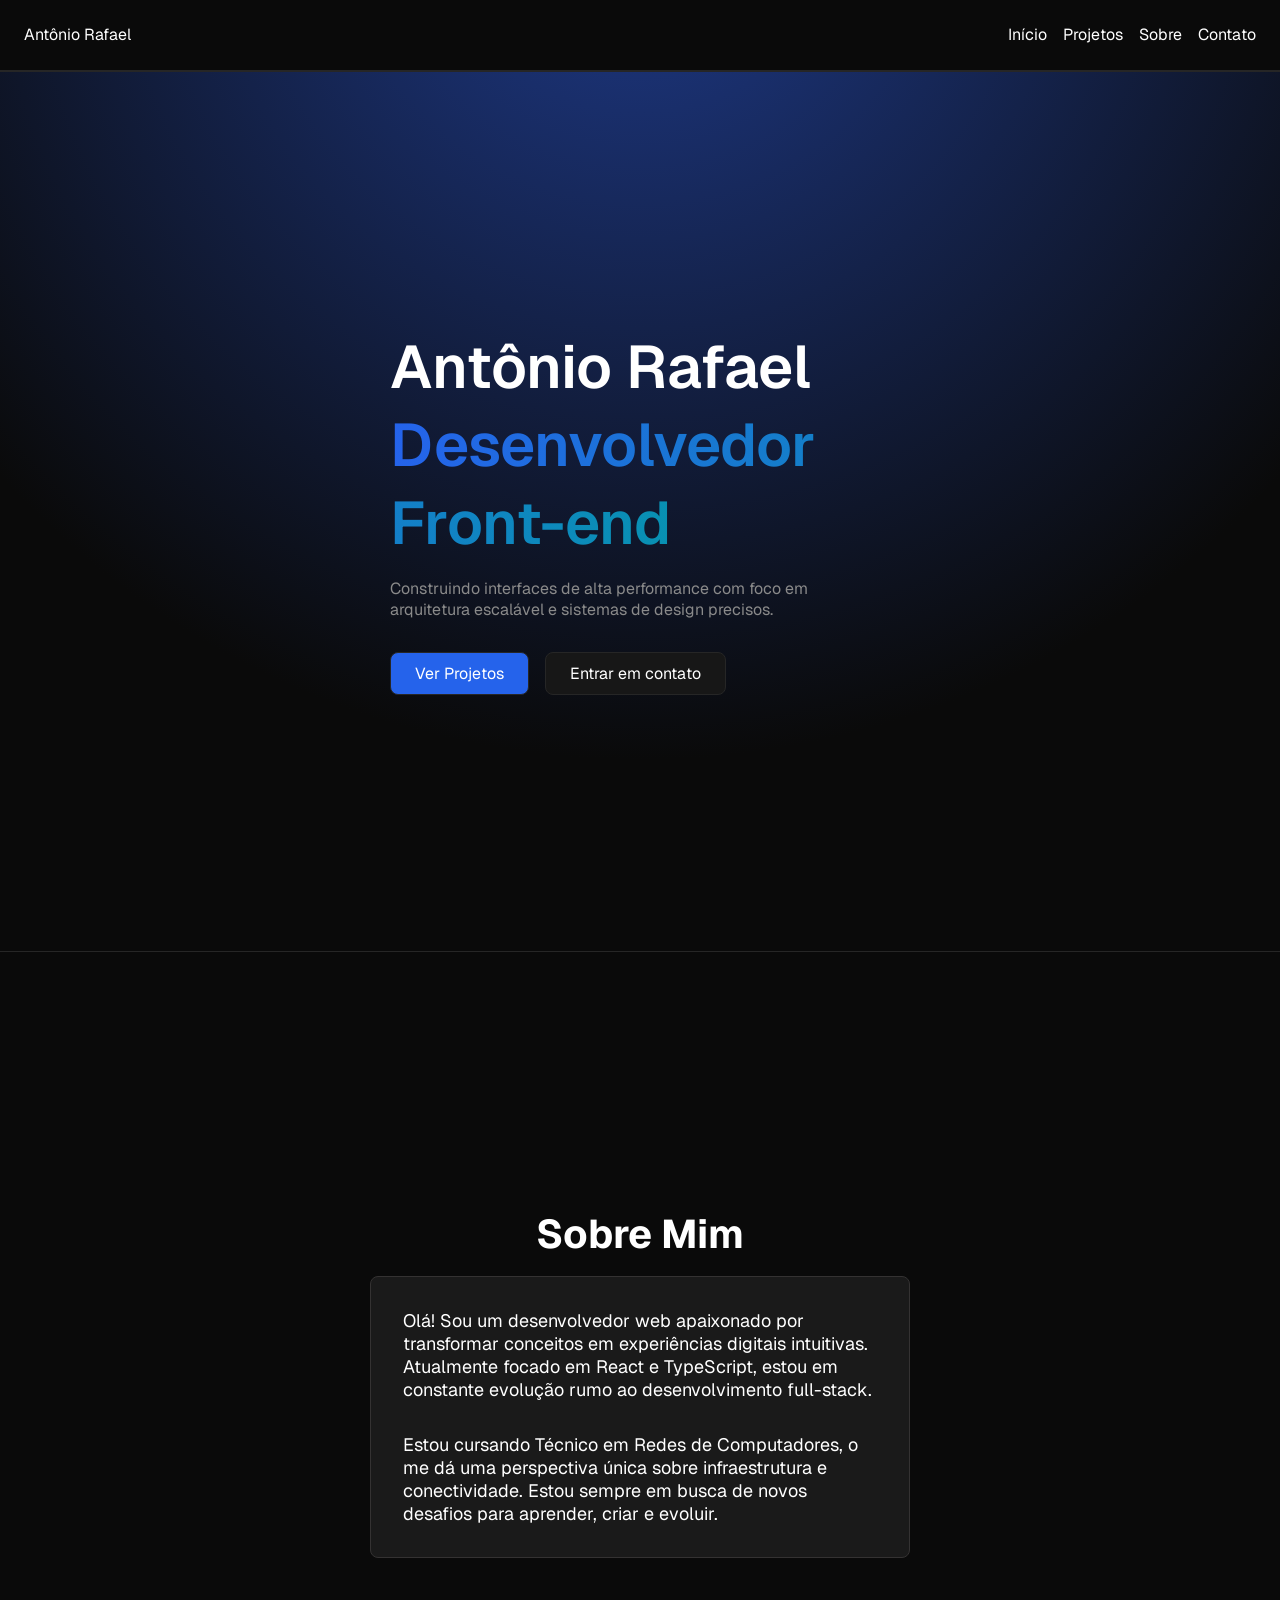
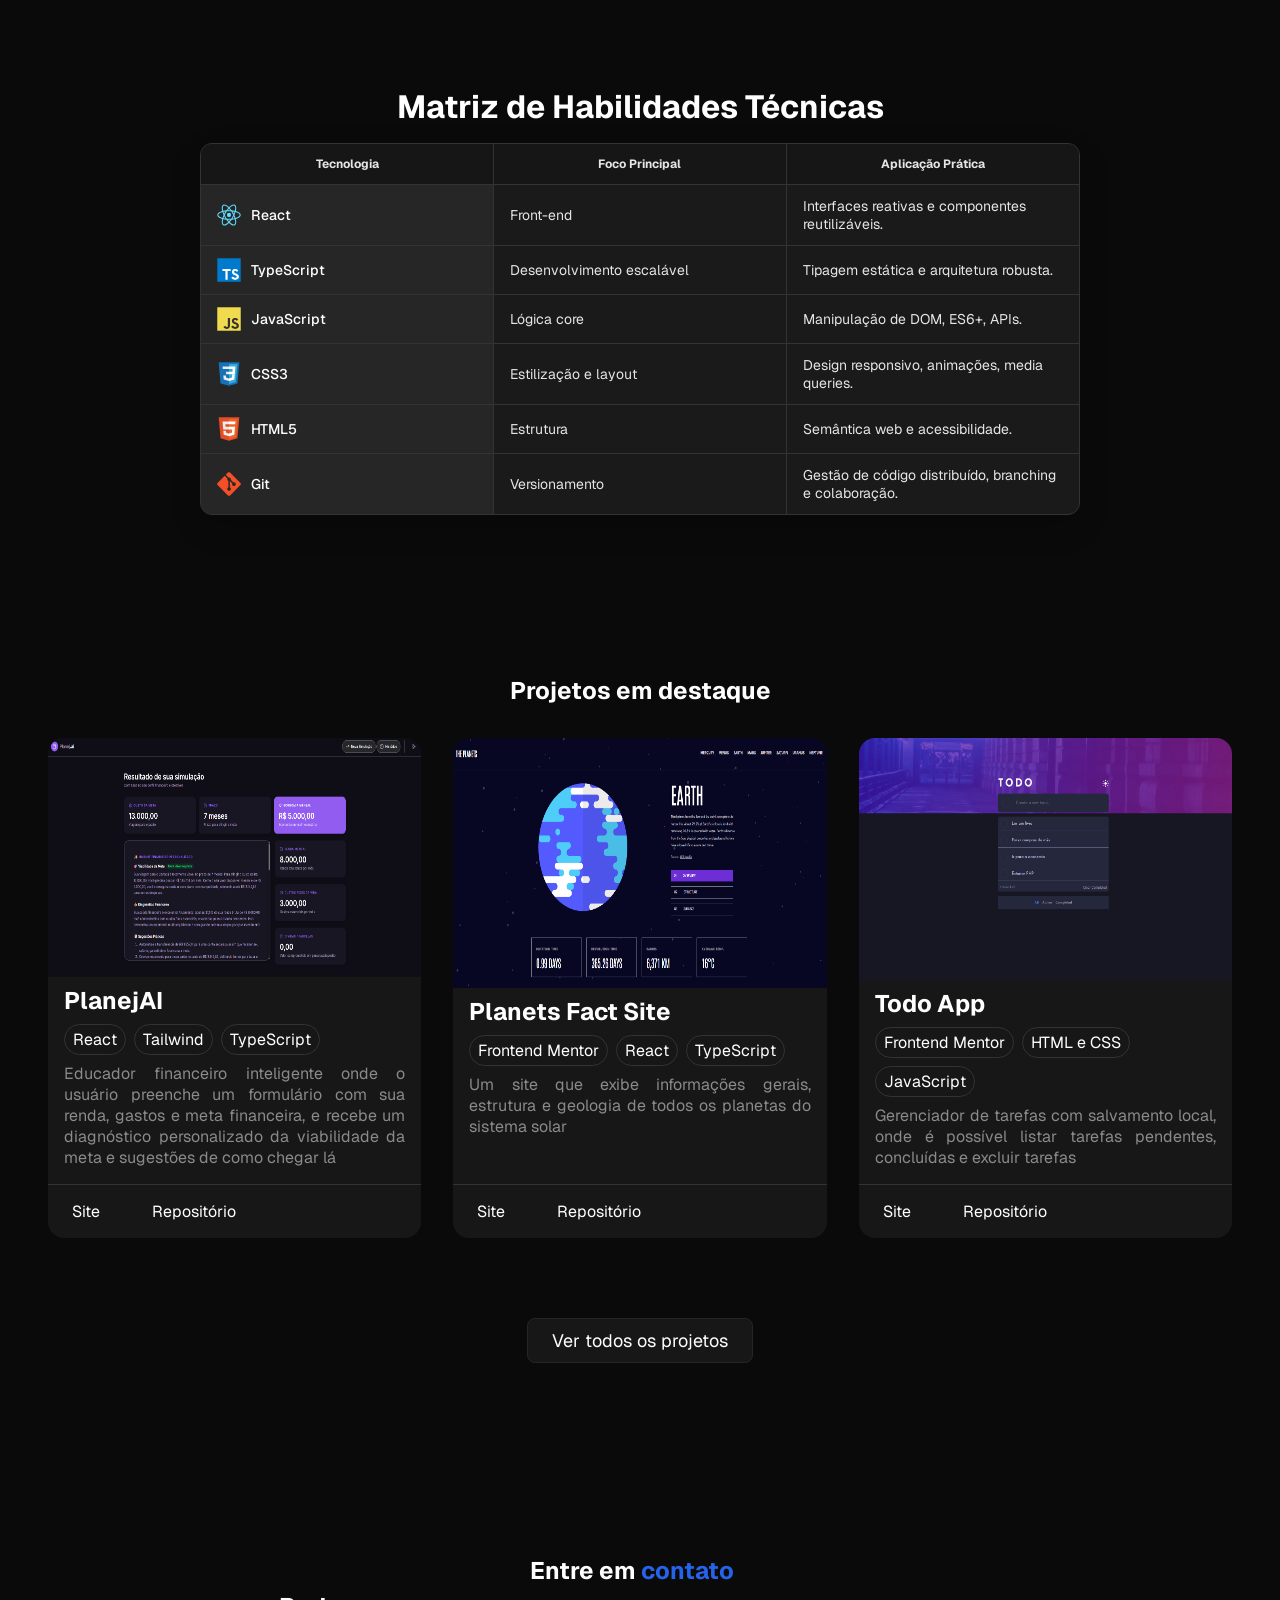
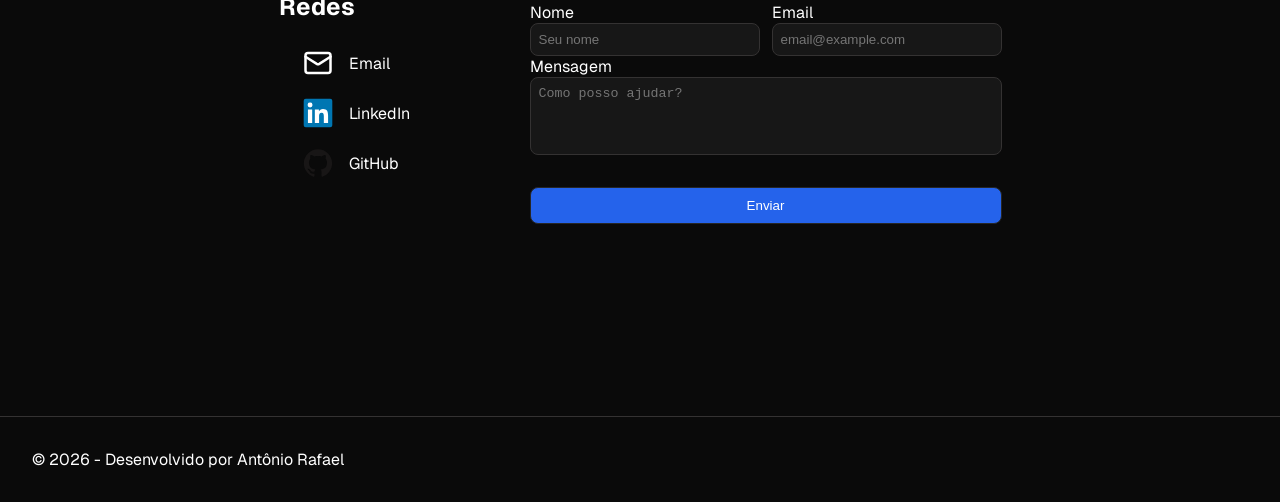
==== index.html @ 9c70d04b "add technical skills tables" ====
<!DOCTYPE html>
<html lang="pt-br">

<head>
    <meta charset="UTF-8">
    <meta name="viewport" content="width=device-width, initial-scale=1, minimum-scale=1">
    <title>Portfólio | Antônio Rafael</title>
    <link rel="stylesheet" href="./src/css/style.css">
    <link rel="stylesheet" href="./src/css/responsive.css">
</head>

<body>
    <header class="header">
        <nav class="navbar">
            <span class="dev-name">Antônio Rafael</span>
            <div class="hamburguer-menu" id="hamburguer-menu">
                <img width="60px" height="30px" src="./src/assets/images/logos/menu.svg" alt="Hamburguer menu icon">
            </div>
            <ul class="nav-links ">
                <li><a href="#" class="nav-link">Início</a></li>
                <li><a href="#projects" class="nav-link">Projetos</a></li>
                <li><a href="#about-me" class="nav-link">Sobre</a></li>
                <li><a href="#contact" class="nav-link">Contato</a></li>
            </ul>
        </nav>
    </header>
    <main class="main">
        <section class="introduction">
            <div class="introduction-container">
                <div class="introduction-content">
                    <h1 class="title">Antônio Rafael <strong>Desenvolvedor Front-end</strong></h1>
                    <p class="subtitle">Construindo interfaces de alta performance com foco em arquitetura escalável e
                        sistemas
                        de design precisos.</p>
                </div>

                <div class="intro-link">
                    <a href="#projects" class="link primary hover">Ver Projetos</a>
                    <a href="#contact" class="link secondary hover">Entrar em contato</a>

                </div>
            </div>

        </section>
        <section class="about-me" id="about-me">
            <div class="about-me-container">
                <h2 class="about-me-title">Sobre Mim</h2>
                <div class="about-me-presentation-container">

                    <p class="about-me-subtitle presentation">Olá! Sou um desenvolvedor web apaixonado por transformar
                        conceitos em experiências digitais intuitivas. Atualmente focado em React e TypeScript, estou em
                        constante evolução rumo ao desenvolvimento full-stack.
                    </p>
                    <p class="about-me-subtitle"> Estou cursando Técnico em Redes de Computadores, o me dá uma
                        perspectiva única sobre infraestrutura e conectividade. Estou sempre em busca de novos desafios
                        para aprender, criar e evoluir.</p>
                </div>

            </div>

        </section>
        <section class="skills-matrix" id="skills">
            <div class="skills-matrix-header">
                <h2 class="skills-matrix-title"> Matriz de Habilidades Técnicas</h2>
            </div>
            <div class="skills-table-wrapper">
                <table class="skills-table">
                    <thead>
                        <tr>
                            <th scope="col">Tecnologia</th>
                            <th scope="col">Foco Principal</th>
                            <th scope="col">Aplicação Prática</th>
                        </tr>
                    </thead>
                    <tbody>
                        <tr>
                            <th scope="row">
                                <span class="skill-technology">
                                    <img src="./src/assets/images/logos/react-original.svg" alt="">
                                    React
                                </span>
                            </th>
                            <td>Front-end</td>
                            <td>Interfaces reativas e componentes reutilizáveis.</td>
                        </tr>
                        <tr>
                            <th scope="row">
                                <span class="skill-technology">
                                    <img src="./src/assets/images/logos/typescript-original.svg" alt="">
                                    TypeScript
                                </span>
                            </th>
                            <td>Desenvolvimento escalável</td>
                            <td>Tipagem estática e arquitetura robusta.</td>
                        </tr>
                        <tr>
                            <th scope="row">
                                <span class="skill-technology">
                                    <img src="./src/assets/images/logos/javascript-original.svg" alt="">
                                    JavaScript
                                </span>
                            </th>
                            <td>Lógica core</td>
                            <td>Manipulação de DOM, ES6+, APIs.</td>
                        </tr>
                        <tr>
                            <th scope="row">
                                <span class="skill-technology">
                                    <img src="./src/assets/images/logos/css3-original.svg" alt="">
                                    CSS3
                                </span>
                            </th>
                            <td>Estilização e layout</td>
                            <td>Design responsivo, animações, media queries.</td>
                        </tr>
                        <tr>
                            <th scope="row">
                                <span class="skill-technology">
                                    <img src="./src/assets/images/logos/html5-original.svg" alt="">
                                    HTML5
                                </span>
                            </th>
                            <td>Estrutura</td>
                            <td>Semântica web e acessibilidade.</td>
                        </tr>
                        <tr>
                            <th scope="row">
                                <span class="skill-technology">
                                    <img src="./src/assets/images/logos/git-original.svg" alt="">
                                    Git
                                </span>
                            </th>
                            <td>Versionamento</td>
                            <td>Gestão de código distribuído, branching e
                                colaboração.</td>
                        </tr>
                    </tbody>
                </table>
            </div>
        </section>
        <section class="projects" id="projects">
            <h2 class="projects-title">Projetos em <strong>destaque</strong></h2>
            <div class="featured-projects">
                <div class="project">
                    <img src="./src/assets/images/projects-images/planejAI.png" alt="Imagem do projeto PlanejAI">
                    <div class="project-content">
                        <h3 class="project-title">PlanejAI</h3>
                        <div class="tags">
                            <div class="tag">React</div>
                            <div class="tag">Tailwind</div>
                            <div class="tag">TypeScript</div>
                        </div>
                        <p class="project-description">Educador financeiro inteligente onde o usuário preenche um
                            formulário com sua renda, gastos e
                            meta financeira, e recebe um diagnóstico personalizado da viabilidade da meta e sugestões de
                            como chegar lá</p>
                    </div>
                    <div class="project-links">
                        <a href="https://github.com/antoniorafaeldev/planejAI" target="_blank" class="site">Site</a>
                        <a href="https://github.com/antoniorafaeldev/planejAI" target="_blank"
                            class="repo">Repositório</a>
                    </div>

                </div>
                <div class="project">
                    <img src="./src/assets/images/projects-images/planets-fact-site.png"
                        alt="Imagem do projeto Planets Fact Site">
                    <div class="project-content">

                        <h3 class="project-title">Planets Fact Site</h3>
                        <div class="tags">
                            <div class="tag">Frontend Mentor</div>
                            <div class="tag">React</div>
                            <div class="tag">TypeScript</div>
                        </div>
                        <p class="project-description">Um site que exibe informações gerais, estrutura e geologia de
                            todos os planetas do sistema solar</p>

                    </div>
                    <div class="project-links">
                        <a href="https://planets-fact-site-nine-gilt.vercel.app/" target="_blank" class="site">Site</a>
                        <a href="https://github.com/antoniorafaeldev/planets-fact-site" target="_blank"
                            class="repo">Repositório</a>
                    </div>
                </div>

                <div class="project">
                    <img src="./src/assets/images/projects-images/todo-app.png" alt="Imagem do projeto Todo App">
                    <div class="project-content">

                        <h3 class="project-title">Todo App</h3>
                        <div class="tags">
                            <div class="tag">Frontend Mentor</div>
                            <div class="tag">HTML e CSS</div>
                            <div class="tag">JavaScript</div>
                        </div>
                        <p class="project-description">Gerenciador de tarefas com salvamento local, onde é possível
                            listar tarefas pendentes, concluídas e excluir tarefas</p>
                    </div>
                    <div class="project-links">
                        <a href="https://antoniorafaeldev.github.io/todo-app" target="_blank" class="site">Site</a>
                        <a href="https://github.com/antoniorafaeldev/todo-app" target="_blank"
                            class="repo">Repositório</a>
                    </div>

                </div>
            </div>
            <a href="./projects/projects.html" class="link secondary all-projects">Ver todos os projetos</a>
        </section>
        <section class="contact" id="contact">
            <div class="networks">
                <h2 class="networks-title">Redes</h2>
                <div class="links">
                    <a href="mailto:antonio.rafael0415@gmail.com" target="_blank">
                        <img width="30px" height="30px" src="./src/assets/images/logos/mail.svg" alt="Mail card icon">

                        Email


                    </a>
                    <a href="https://www.linkedin.com/in/ant%C3%B4nio-rafael-01131b372/" target="_blank">
                        <img width="30px" height="30px" src="./src/assets/images/logos/linkedin-original.svg"
                            alt="Linkedin Logo">

                        LinkedIn


                    </a>
                    <a href="https://github.com/antoniorafaeldev" target="_blank">
                        <img width="30px" height="30px" src="./src/assets/images/logos/github-original.svg"
                            alt="GitHub Logo">
                        GitHub
                    </a>
                </div>
            </div>
            <div class="contact-form">

                <form action="https://api.web3forms.com/submit" method="POST" id="contact-form">
                    <h2 class="contact-title">Entre em <strong>contato</strong></h2>
                    <input type="hidden" name="access_key" value="dbdc6147-879c-48fd-b0cf-e4e28f0fd538">
                    <div class="form-header-info">
                        <div class="name-container">
                            <label for="name">Nome</label>
                            <input type="text" name="name" required id="name" placeholder="Seu nome">
                            <span class="error-message" id="name-error-message">Preencha esse campo</span>
                        </div>
                        <div class="email-container">
                            <label for="email">Email</label>
                            <input type="email" name="email" required id="email" placeholder="email@example.com">
                            <span class="error-message" id="email-error-message">Adicione um endereço de email
                                válido</span>
                        </div>
                    </div>
                    <div class="message-container">
                        <label for="message">Mensagem</label>
                        <textarea name="message" class="message-textarea" required id="message" rows="4" cols="104"
                            placeholder="Como posso ajudar?"></textarea>
                        <span class="error-message" id="textarea-error-message">Preencha esse campo</span>
                    </div>

                    <div class="h-captcha" data-captcha="true" data-theme="dark"></div>
                    <span class="error-message" data-size="compact" id="captcha-error-message">Faça o captcha</span>

                    <input type="submit" value="Enviar" class="primary submit">
                </form>
            </div>
        </section>
        <footer class="footer">
            <p class="footer-message">
                © 2026 - Desenvolvido por Antônio Rafael
            </p>
        </footer>

        <script type="module" src="./src/javascript/main.js"></script>
        <script src="https://web3forms.com/client/script.js" async defer></script>
</body>

</html>
---- src/css/style.css ----
@import url("https://fonts.googleapis.com/css2?family=Geist+Mono:ital,wght@0,100..900;1,100..900&family=Geist:ital,wght@0,100..900;1,100..900&display=swap");

* {
  padding: 0;
  margin: 0;
  box-sizing: border-box;
}

:root {
  --gradient: radial-gradient(circle at 50% -20%, #1e3a8a 0%, #0a0a0a 70%);
  --primary-color: #2563eb;
  --accent-color: #0891b2;
  --background-color: #0a0a0a;
  --border-color: oklch(31.918% 0.00283 16.601);
  --neutral-200: oklch(0.922 0 0);
  --neutral-500: oklch(0.632 0 0);
  --neutral-800: oklch(0.269 0 0);
  --neutral-900: oklch(0.205 0 0);
}

html {
  scroll-behavior: smooth;
}

body {
  color: white;
  font-family: Geist;
  background-color: var(--background-color);
  overflow-x: hidden;
}

.header {
  position: sticky;
  top: 0;
  z-index: 1000;
  background-color: #0a0a0a;
  height: 8vh;

  padding: 1.5rem;
  border-bottom: 2px solid var(--neutral-800);
}

.navbar {
  display: flex;
  justify-content: space-between;
}

.navbar ul {
  list-style: none;
  display: flex;
  gap: 1rem;
}

.hamburguer-menu {
  display: none;
  cursor: pointer;
}

.introduction {
  background: var(--gradient);
  padding: 16rem 0;
  display: flex;
  flex-direction: column;
  justify-content: center;
  align-items: center;
  border-bottom: 1px solid var(--neutral-800);
}

.introduction-container {
  width: min(40%, 500px);
}

.introduction-content {
  margin-bottom: 2rem;
}

.title {
  font-size: 3.75rem;
  margin-bottom: 1rem;
  font-weight: 600;
}

.title strong {
  background-image: linear-gradient(to right, #2563eb, #0891b2);
  /* azul → ciano */
  -webkit-background-clip: text;
  background-clip: text;
  color: transparent;
  font-weight: 600;
}

.subtitle {
  color: var(--neutral-500);
}

a {
  text-decoration: none;
  color: white;
  border-radius: 0.5rem;
  padding: 0.625rem 1.5rem;
}

.nav-link {
  padding: 0;
}

.intro-link {
  display: flex;
  gap: 1rem;
}

.primary {
  background-color: var(--primary-color);
  border: 1px solid var(--neutral-800);
  transition: all 0.3s ease-in-out;
}

.secondary {
  background-color: var(--neutral-900);
  border: 1px solid var(--neutral-800);
  transition: all 0.3s ease-in-out;
}

.primary:hover,
.secondary:hover {
  border-color: var(--primary-color);
  box-shadow:
    0 0 0 1px var(--primary-color),
    0 0 12px rgba(37, 99, 235, 0.5);
  transition: all 0.3s ease-in-out;
}

.about-me {
  padding: 6rem 4rem;
  display: flex;
  margin-top: 10rem;
}

.about-me-container {
  width: min(90%, 33.75rem);
  margin: auto;
}

.about-me-title,
.stacks-title {
  font-size: 2.5rem;
  text-align: center;
  margin-bottom: 1rem;
}

.about-me-presentation-container {
  background-color: oklch(26.862% 0.00003 271.152 / 0.597);
  padding: 2rem;
  border-radius: 0.5rem;
  border: 1px solid var(--border-color);
  transition: all 0.3s ease-in-out;
}

.presentation {
  margin-bottom: 2rem;
}

.about-me-subtitle {
  font-size: 1.125rem;
}

.about-me-presentation-container:hover,
.stacks-container:hover {
  transform: scale(1.05);
}

.stacks {
  display: flex;
  flex-direction: column;
  align-items: center;
  gap: 1rem;
  margin-bottom: 10rem;
}

.stacks-title-container {
  text-align: center;
}

.stacks-container {
  display: flex;
  gap: 2rem;
  background-color: oklch(26.862% 0.00003 271.152 / 0.597);
  backdrop-filter: blur(12px);
  transition: all 0.3s ease-in-out;
  border: 1px solid var(--border-color);
  flex-wrap: wrap;
  justify-content: center;
}

.stack {
  padding: 1.5rem;
}

.hover {
  transition: all 0.3s ease-in-out;
  cursor: pointer;
}

.hover:hover {
  transform: scale(1.1);
}

.projects {
  display: flex;
  flex-direction: column;
  align-items: center;
}

.featured-projects {
  margin: 0 3rem;
  margin-bottom: 5rem;
  display: flex;
  justify-content: center;
  gap: 2rem;
}

.projects-title {
  text-align: center;
  margin-bottom: 2rem;
}

.project img {
  width: 100%;
  height: 250px;
  border-radius: 1rem 1rem 0 0;
}

.project {
  border-radius: 1rem;
  background-color: var(--neutral-900);
  width: min(90%, 400px);
  height: 500px;
  display: flex;
  flex-direction: column;
  text-align: justify;
}

.project-content {
  flex: 1;
  padding: 0.5rem 1rem;
  padding-bottom: 1rem;
  border-bottom: 1px solid var(--border-color);
}

.tags {
  display: flex;
  flex-wrap: wrap;
  gap: 0.5rem;
  margin-bottom: 0.5rem;
}

h3 {
  font-size: 1.5rem;
  margin-bottom: 0.5rem;
}

.tag {
  padding: 0.25rem 0.5rem;
  border: 1px solid var(--border-color);
  border-radius: 9999px;
  font-size: 1rem;
  white-space: nowrap;
}

.project-description {
  color: var(--neutral-500);
}

.project-links {
  padding: 1rem 0;
}

.project-links a:hover,
.links a:hover,
.all-projects:hover,
.navbar a:hover {
  color: var(--primary-color);
  transition: color 0.3s ease-in-out;
}

.all-projects {
  font-size: 1.125rem;
  transition: all 0.3s ease-in-out;
}

.all-projects:hover {
  transform: scale(1.05);
}

.contact {
  padding: 12rem 4rem;
  display: flex;
  flex-direction: row;
  justify-content: center;
  align-items: center;
  gap: 6rem;
}

.contact h2 {
  margin-bottom: 1rem;
}

.links {
  display: flex;
  flex-direction: column;
}

.links a {
  display: flex;
  align-items: center;
  gap: 1rem;
}

.name-container,
.email-container,
.message-container {
  display: flex;
  flex-direction: column;
}

.form-header-info {
  display: flex;
  justify-content: space-between;
}

.form-header-info div input {
  padding: 0.5rem;
  border-radius: 0.5rem;
  border: 1px solid var(--border-color);
  background-color: var(--neutral-900);
  color: white;
  width: 230px;
}

.form-header-info div input:focus {
  outline: none;
  border-color: var(--primary-color);
}

.message-textarea {
  resize: none;
  padding: 0.5rem;
  border-radius: 0.5rem;
  border: 1px solid var(--border-color);
  background-color: var(--neutral-900);
  color: white;
  width: 472px;
}

.message-textarea:focus {
  outline: none;
  border-color: var(--primary-color);
}

.submit {
  width: 100%;
  margin-top: 1rem;
  color: white;
  border-radius: 0.5rem;
  padding: 0.625rem 1.5rem;
  cursor: pointer;
  transition: all 0.3s ease;
}

.submit:hover {
  transform: scale(1.015);
}

.message-container {
  margin-bottom: 1rem;
}

.contact-title strong {
  color: var(--primary-color);
}

.error-message {
  color: red;
  font-size: 0.75rem;
  display: none;
}

.footer {
  padding: 2rem;
  border-top: 1px solid var(--border-color);
}

.active {
  display: block;
}

.skills-matrix {
  width: min(90%, 880px);
  margin: 2rem auto 10rem;
}

.skills-matrix-header {
  margin-bottom: 1rem;
}

.skills-matrix-title {
  font-size: 2rem;
  text-align: center;
}

.skills-table-wrapper {
  overflow: hidden;
  border: 1px solid var(--border-color);
  border-radius: 0.75rem;
  background-color: rgba(38, 38, 38, 0.6);
  box-shadow: 0 12px 30px rgba(0, 0, 0, 0.2);
}

.skills-table {
  width: 100%;
  border-collapse: collapse;
  table-layout: fixed;
  font-size: 0.875rem;
}

.skills-table th,
.skills-table td {
  padding: 0.75rem 1rem;
  border-right: 1px solid var(--border-color);
  border-bottom: 1px solid var(--border-color);
  text-align: left;
  vertical-align: middle;
}

.skills-table th:last-child,
.skills-table td:last-child {
  border-right: 0;
}

.skills-table tbody tr:last-child th,
.skills-table tbody tr:last-child td {
  border-bottom: 0;
}

.skills-table thead th {
  background-color: rgba(20, 20, 20, 0.75);
  color: var(--neutral-200);
  font-size: 0.75rem;
  text-align: center;
}

.skills-table tbody th {
  width: 25%;
  background-color: rgba(55, 55, 55, 0.45);
  font-weight: 500;
}

.skills-table tbody td {
  color: var(--neutral-200);
}

.skill-technology {
  display: flex;
  align-items: center;
  gap: 0.65rem;
  white-space: nowrap;
}

.skill-technology img {
  width: 1.5rem;
  height: 1.5rem;
  object-fit: contain;
}
---- src/css/responsive.css ----
@media (max-width: 768px) {
  .nav-links {
    position: absolute;
    top: 8vh;
    right: 0;
    width: 100%;
    min-height: 10vh;
    background-color: #0a0a0a;
    border: 1px solid var(--border-color);

    align-items: center;
    z-index: 1000;

    transform: translateX(100%);
  }

  .nav-links li {
    width: 100%;
    text-align: center;
  }

  .nav-links li:last-child {
    border-bottom: none;
  }

  .hamburguer-menu {
    display: block;
  }

  .active {
    transform: translateX(0%);
  }

  .title {
    font-size: 2.5rem;
    text-align: center;
    text-wrap: wrap;
  }

  .introduction {
    padding: 8rem 0;
    padding-bottom: 24rem;
  }

  .introduction-container {
    width: min(90%, 500px);
    display: flex;
    flex-direction: column;
    align-items: center;
    justify-content: center;
  }

  .subtitle {
    text-align: justify;
  }

  .intro-link {
    flex-direction: column;
    width: 100%;
  }

  .link {
    width: 100%;
    text-align: center;
  }

  .about-me {
    padding: 6rem 0;
  }

  .stacks-container {
    width: min(70%, 500px);
  }

  .skills-matrix {
    width: min(94%, 500px);
    margin-bottom: 6rem;
  }

  .skills-table {
    min-width: 650px;
  }

  .skills-table-wrapper {
    overflow-x: auto;
  }

  .skills-table th,
  .skills-table td {
    padding: 0.7rem 0.75rem;
  }

  .stack {
    padding: 1rem;
  }

  .featured-projects {
    flex-direction: column;
    align-items: center;
  }

  .project-links {
    text-align: center;
  }

  .all-projects {
    width: min(90%, 500px);
  }

  .contact {
    flex-direction: column;
    padding: 12rem 1rem;
  }

  .networks {
    width: 100%;
  }

  .contact-form {
    width: min(90%, 500px);
  }

  .contact {
    padding: 4rem 0.25rem;
  }

  .networks-title,
  .contact-title {
    text-align: center;
  }

  .form-header-info {
    flex-direction: column;
  }

  .form-header-info div input,
  .message-textarea {
    width: 100%;
  }
}

@media (max-width: 576px) {
  .projects,
  .featured-projects {
    width: 100%;
    margin-right: 0;
    margin-left: 0;
    gap: 1.25rem;
  }

  .project {
    width: min(100% - 2rem, 25rem);
    height: auto;
    min-height: 0;
  }

  .project img {
    height: auto;
    aspect-ratio: 16 / 10;
    object-fit: cover;
  }

  .project-content {
    padding: 0.75rem 1rem 1rem;
  }

  .project-title,
  .project-content h2,
  .project-content h3 {
    font-size: 1.25rem;
    line-height: 1.25;
  }

  .project-content p {
    line-height: 1.5;
  }

  .tag {
    font-size: 0.875rem;
  }

  .project-links {
    height: auto;
    min-height: 4rem;
    flex-wrap: wrap;
    gap: 0.5rem;
    padding: 0.75rem 1rem;
  }

  .project-links a {
    padding: 0.5rem 0.75rem;
  }

  .project-title {
    font-size: 1.25rem;
  }
}
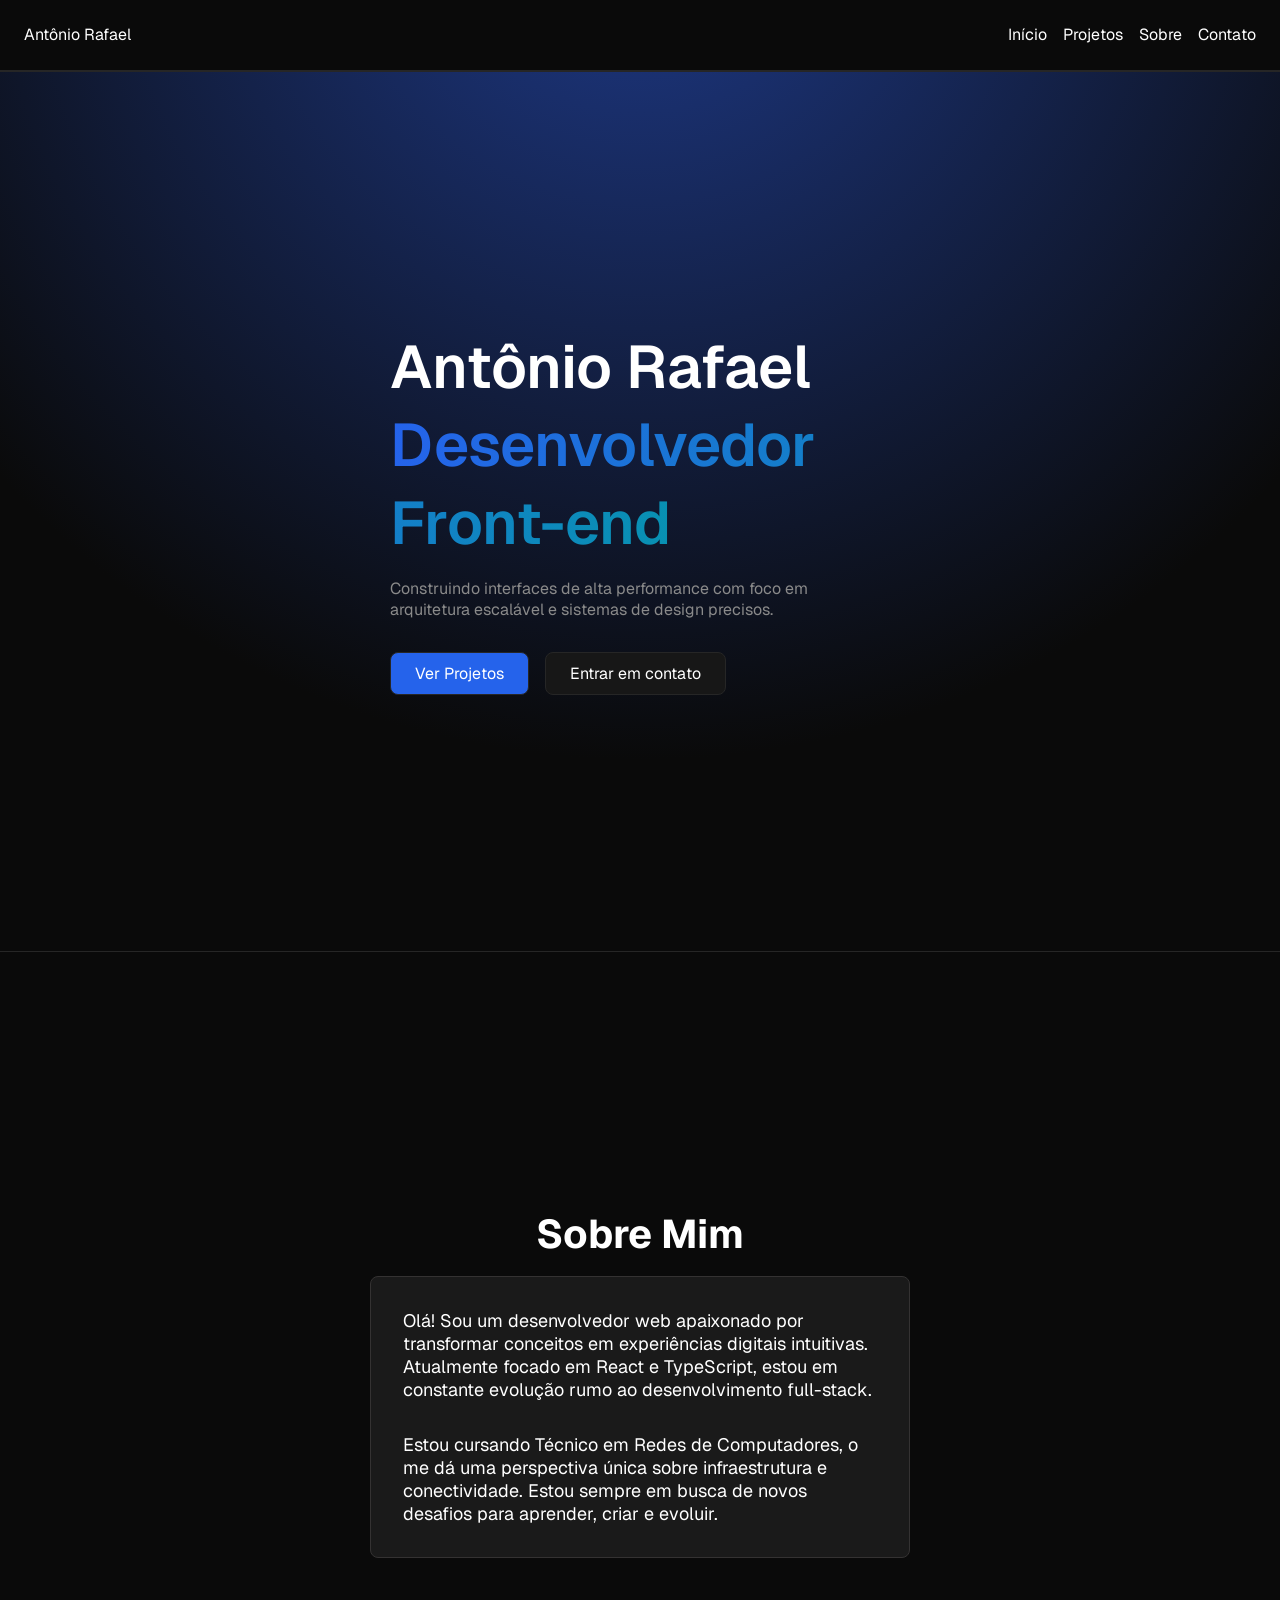
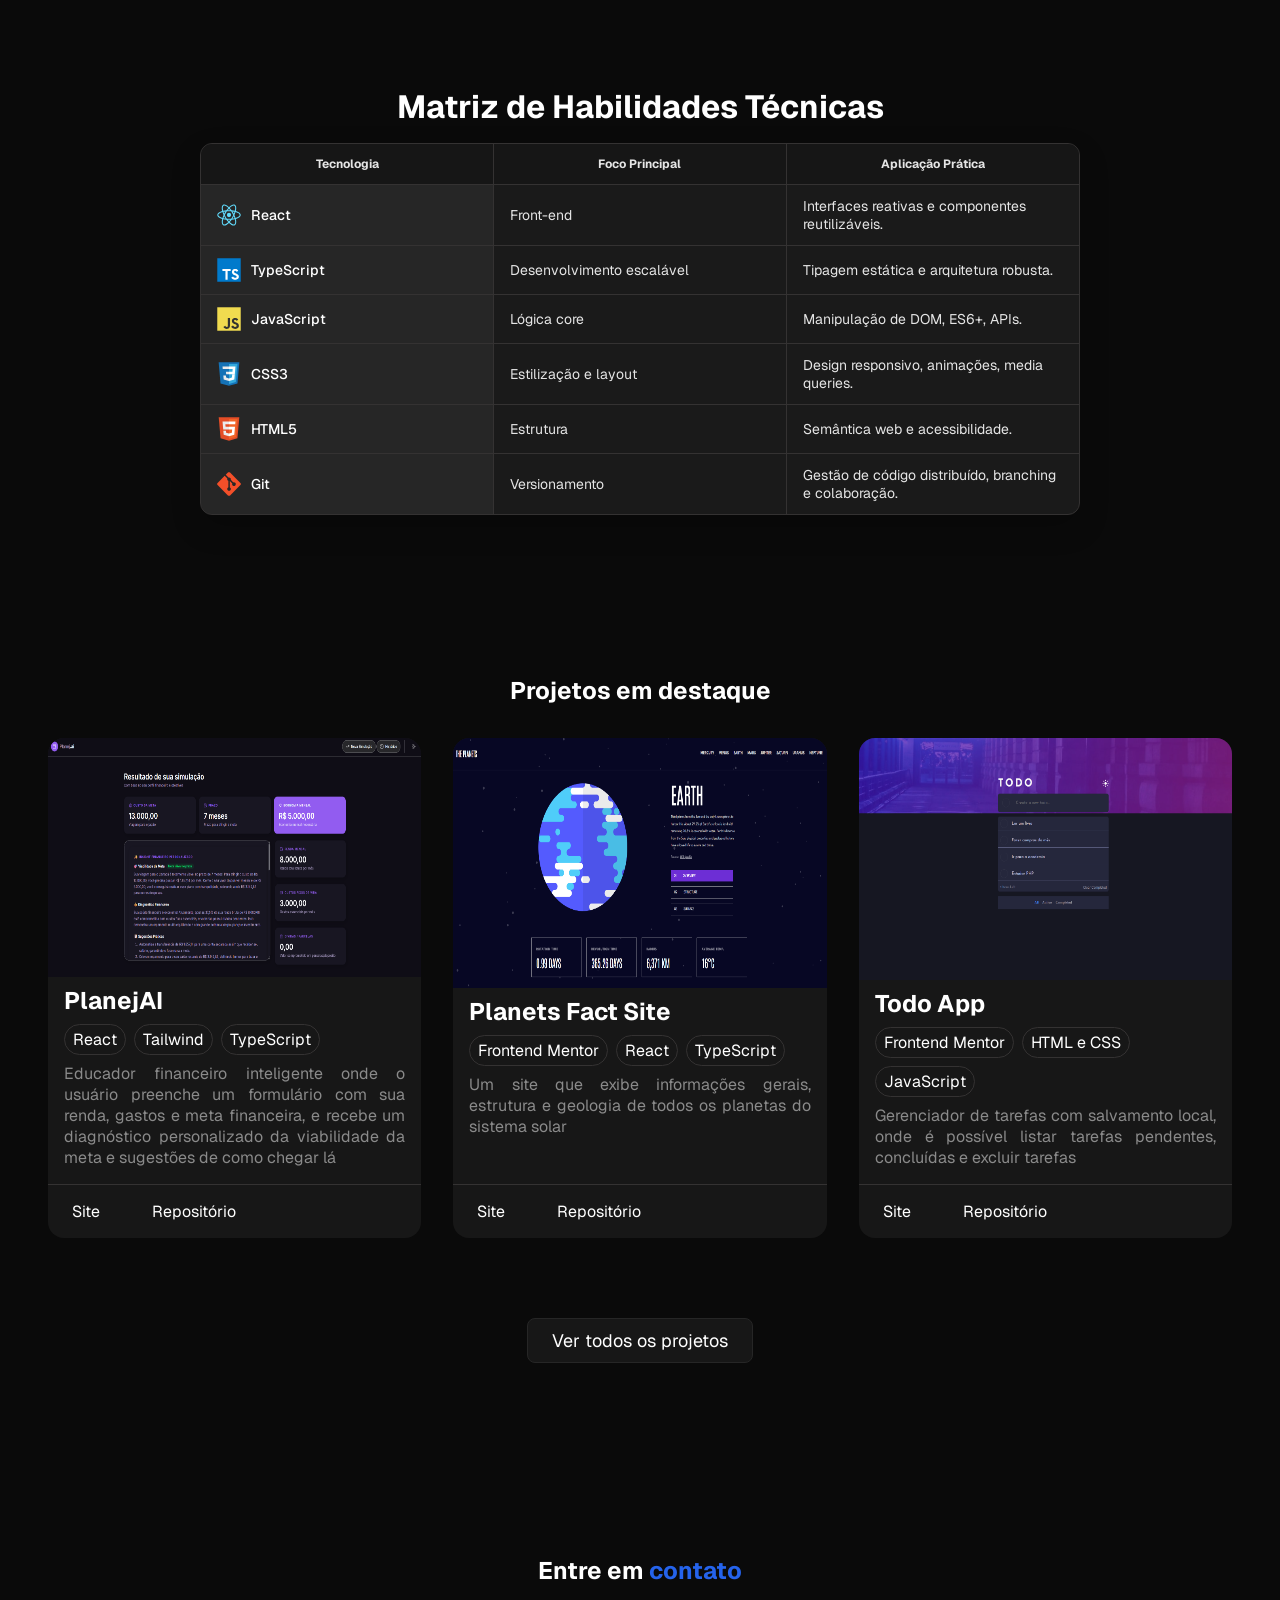
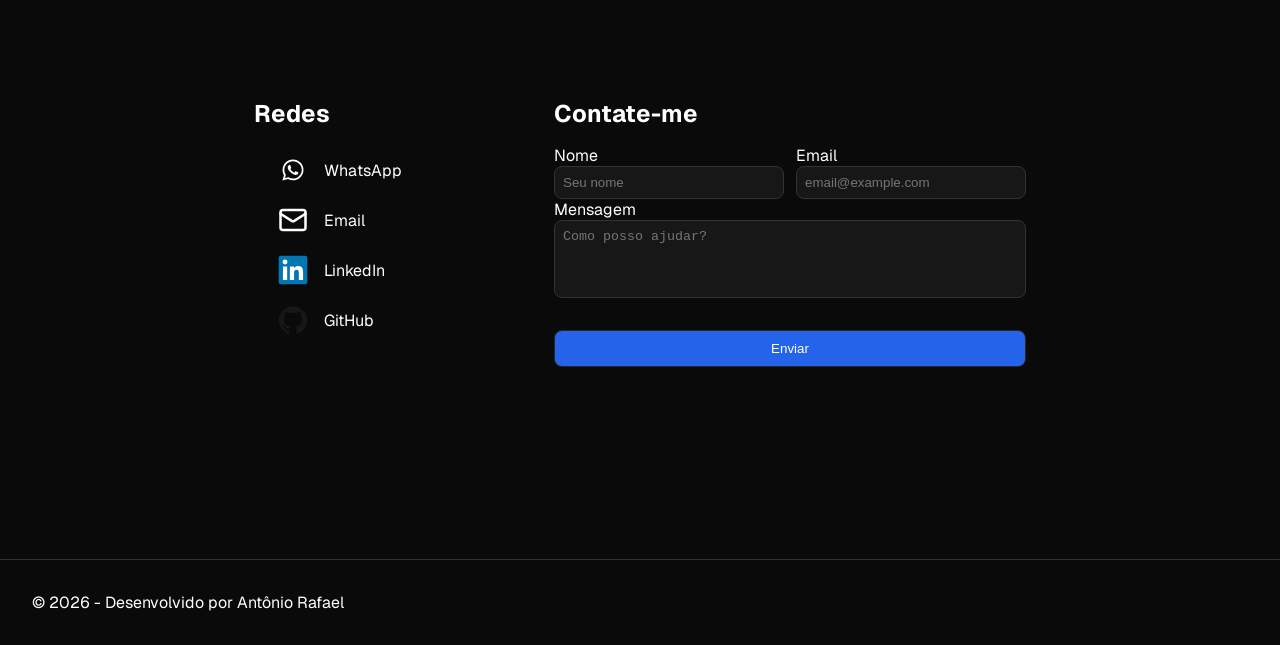
==== commit e720e519: "wrap contact section divs" ====
--- a/index.html
+++ b/index.html
@@ -208,61 +208,74 @@
             <a href="./projects/projects.html" class="link secondary all-projects">Ver todos os projetos</a>
         </section>
         <section class="contact" id="contact">
-            <div class="networks">
-                <h2 class="networks-title">Redes</h2>
-                <div class="links">
-                    <a href="mailto:antonio.rafael0415@gmail.com" target="_blank">
-                        <img width="30px" height="30px" src="./src/assets/images/logos/mail.svg" alt="Mail card icon">
-
-                        Email
-
-
-                    </a>
-                    <a href="https://www.linkedin.com/in/ant%C3%B4nio-rafael-01131b372/" target="_blank">
-                        <img width="30px" height="30px" src="./src/assets/images/logos/linkedin-original.svg"
-                            alt="Linkedin Logo">
-
-                        LinkedIn
-
-
-                    </a>
-                    <a href="https://github.com/antoniorafaeldev" target="_blank">
-                        <img width="30px" height="30px" src="./src/assets/images/logos/github-original.svg"
-                            alt="GitHub Logo">
-                        GitHub
-                    </a>
-                </div>
-            </div>
-            <div class="contact-form">
-
-                <form action="https://api.web3forms.com/submit" method="POST" id="contact-form">
-                    <h2 class="contact-title">Entre em <strong>contato</strong></h2>
-                    <input type="hidden" name="access_key" value="dbdc6147-879c-48fd-b0cf-e4e28f0fd538">
-                    <div class="form-header-info">
-                        <div class="name-container">
-                            <label for="name">Nome</label>
-                            <input type="text" name="name" required id="name" placeholder="Seu nome">
-                            <span class="error-message" id="name-error-message">Preencha esse campo</span>
-                        </div>
-                        <div class="email-container">
-                            <label for="email">Email</label>
-                            <input type="email" name="email" required id="email" placeholder="email@example.com">
-                            <span class="error-message" id="email-error-message">Adicione um endereço de email
-                                válido</span>
-                        </div>
-                    </div>
-                    <div class="message-container">
-                        <label for="message">Mensagem</label>
-                        <textarea name="message" class="message-textarea" required id="message" rows="4" cols="104"
-                            placeholder="Como posso ajudar?"></textarea>
-                        <span class="error-message" id="textarea-error-message">Preencha esse campo</span>
-                    </div>
-
-                    <div class="h-captcha" data-captcha="true" data-theme="dark"></div>
-                    <span class="error-message" data-size="compact" id="captcha-error-message">Faça o captcha</span>
-
-                    <input type="submit" value="Enviar" class="primary submit">
-                </form>
+            <h2 class="contact-title">Entre em <strong>contato</strong></h2>
+
+            <div class="networks-container">
+
+                <div class="networks">
+                    <h2 class="networks-title">Redes</h2>
+                    <div class="links">
+                        <a href="https://wa.me/5585982178681?text=Olá, vi seu portifólio e gostaria de entrar em contato"
+                            target="_blank">
+                            <img width="30px" height="30px"
+                                src="./src/assets/images/logos/whatsapp-brands-solid-full.svg" alt="WhatsApp icon">
+                            WhatsApp
+
+                        </a>
+                        <a href="mailto:antonio.rafael0415@gmail.com" target="_blank">
+                            <img width="30px" height="30px" src="./src/assets/images/logos/mail.svg"
+                                alt="Mail card icon">
+
+                            Email
+
+
+                        </a>
+                        <a href="https://www.linkedin.com/in/ant%C3%B4nio-rafael-01131b372/" target="_blank">
+                            <img width="30px" height="30px" src="./src/assets/images/logos/linkedin-original.svg"
+                                alt="Linkedin Logo">
+
+                            LinkedIn
+
+
+                        </a>
+                        <a href="https://github.com/antoniorafaeldev" target="_blank">
+                            <img width="30px" height="30px" src="./src/assets/images/logos/github-original.svg"
+                                alt="GitHub Logo">
+                            GitHub
+                        </a>
+                    </div>
+                </div>
+                <div class="contact-form">
+
+                    <form action="https://api.web3forms.com/submit" method="POST" id="contact-form">
+                        <h2 class="contact-title">Contate-me</h2>
+                        <input type="hidden" name="access_key" value="dbdc6147-879c-48fd-b0cf-e4e28f0fd538">
+                        <div class="form-header-info">
+                            <div class="name-container">
+                                <label for="name">Nome</label>
+                                <input type="text" name="name" required id="name" placeholder="Seu nome">
+                                <span class="error-message" id="name-error-message">Preencha esse campo</span>
+                            </div>
+                            <div class="email-container">
+                                <label for="email">Email</label>
+                                <input type="email" name="email" required id="email" placeholder="email@example.com">
+                                <span class="error-message" id="email-error-message">Adicione um endereço de email
+                                    válido</span>
+                            </div>
+                        </div>
+                        <div class="message-container">
+                            <label for="message">Mensagem</label>
+                            <textarea name="message" class="message-textarea" required id="message" rows="4" cols="104"
+                                placeholder="Como posso ajudar?"></textarea>
+                            <span class="error-message" id="textarea-error-message">Preencha esse campo</span>
+                        </div>
+
+                        <div class="h-captcha" data-captcha="true" data-theme="dark"></div>
+                        <span class="error-message" data-size="compact" id="captcha-error-message">Faça o captcha</span>
+
+                        <input type="submit" value="Enviar" class="primary submit">
+                    </form>
+                </div>
             </div>
         </section>
         <footer class="footer">
--- a/src/css/style.css
+++ b/src/css/style.css
@@ -295,10 +295,16 @@
 .contact {
   padding: 12rem 4rem;
   display: flex;
-  flex-direction: row;
+  flex-direction: column;
   justify-content: center;
   align-items: center;
   gap: 6rem;
+}
+
+.networks-container {
+
+  display: flex;
+  gap: 8rem;
 }
 
 .contact h2 {
--- a/src/css/responsive.css
+++ b/src/css/responsive.css
@@ -116,8 +116,15 @@
     width: 100%;
   }
 
+  .networks-container {
+    width: min(90%, 768px);
+    gap: 5rem;
+    flex-direction: column;
+  }
+
   .contact-form {
-    width: min(90%, 500px);
+    width: min(99%, 768px);
+
   }
 
   .contact {
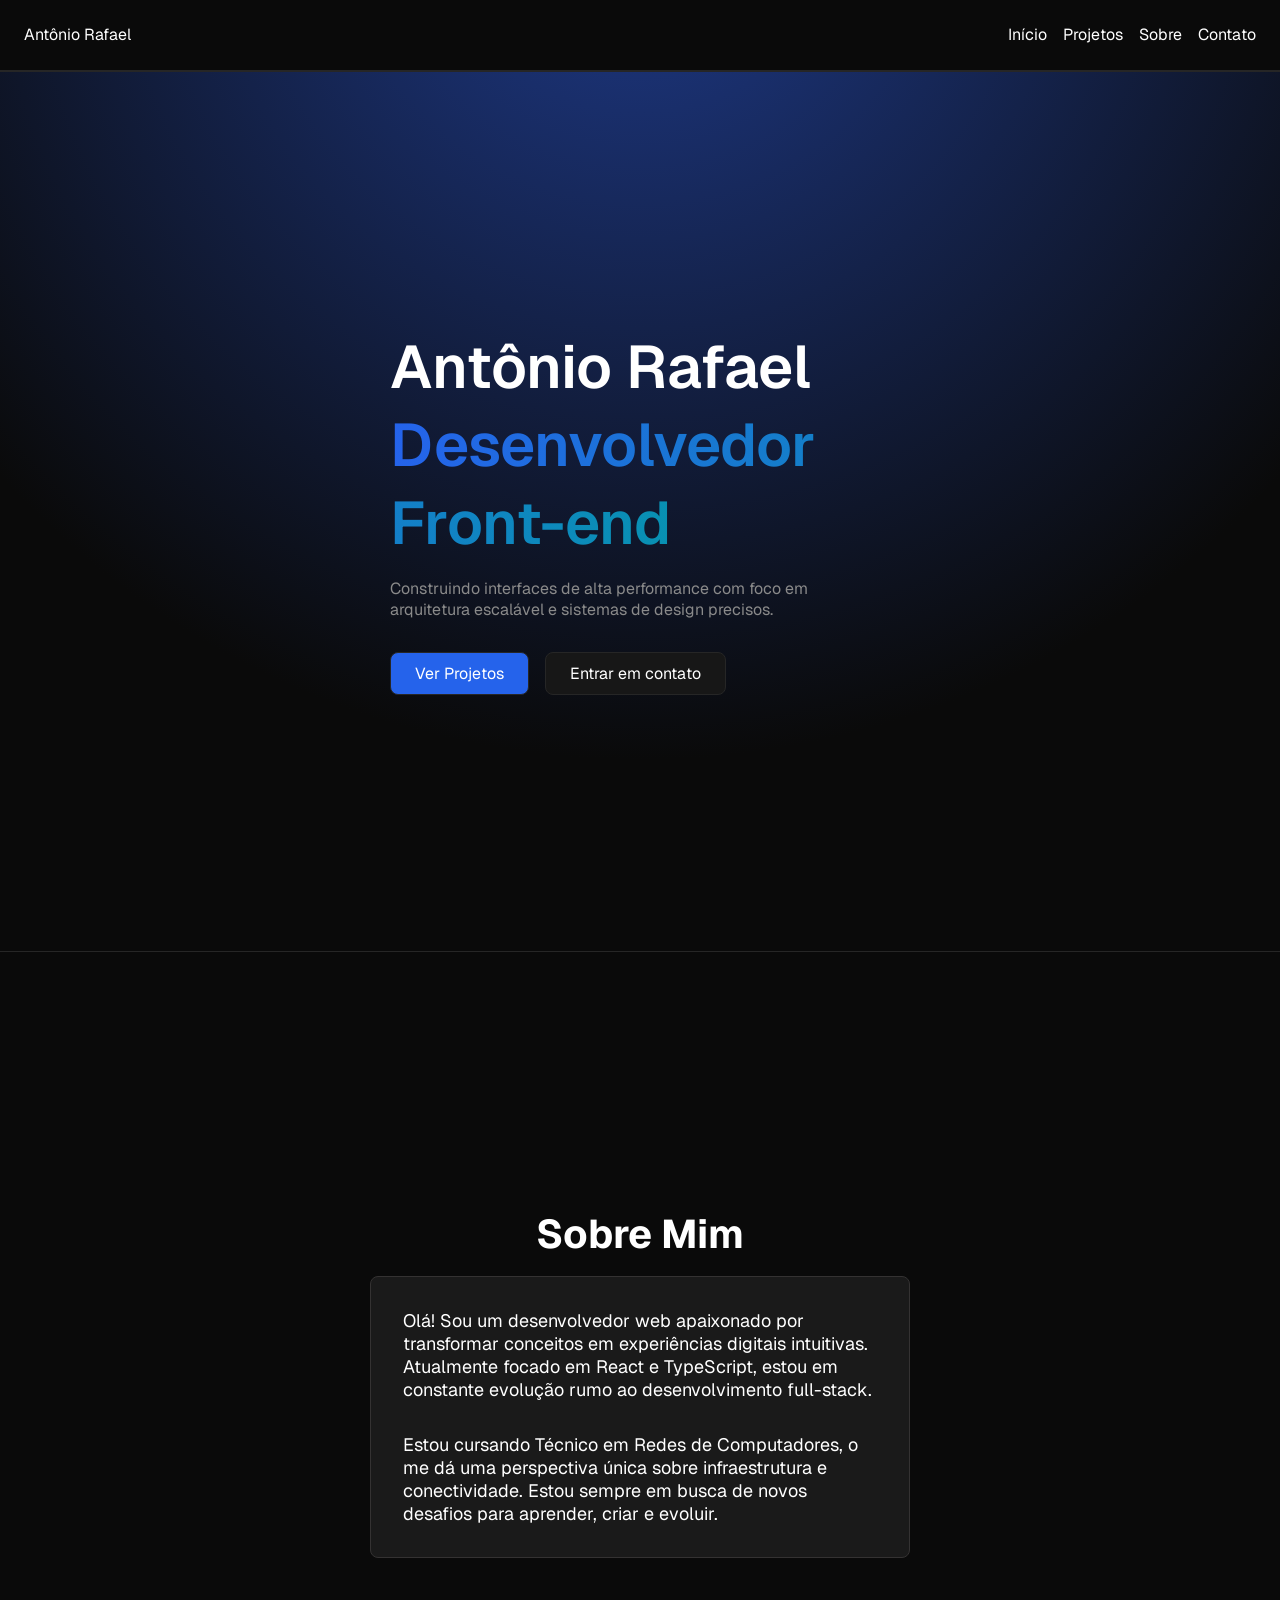
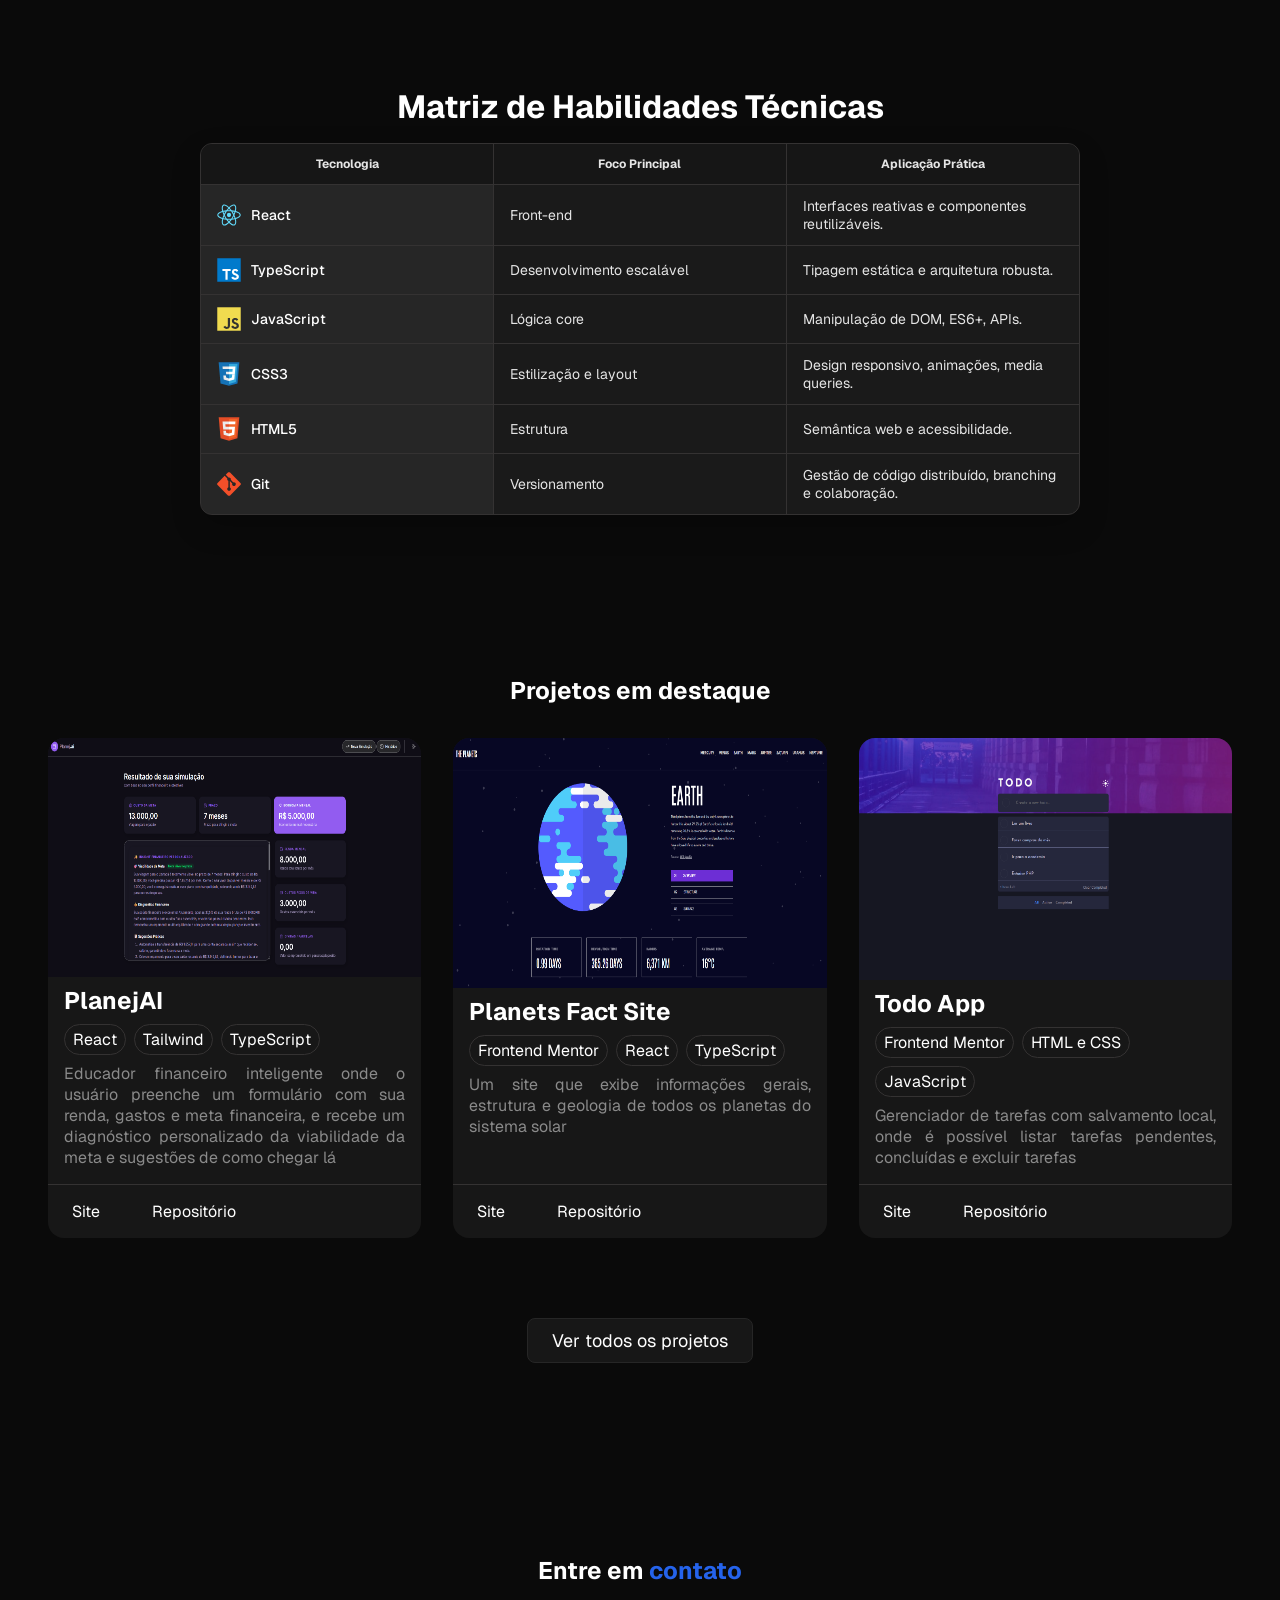
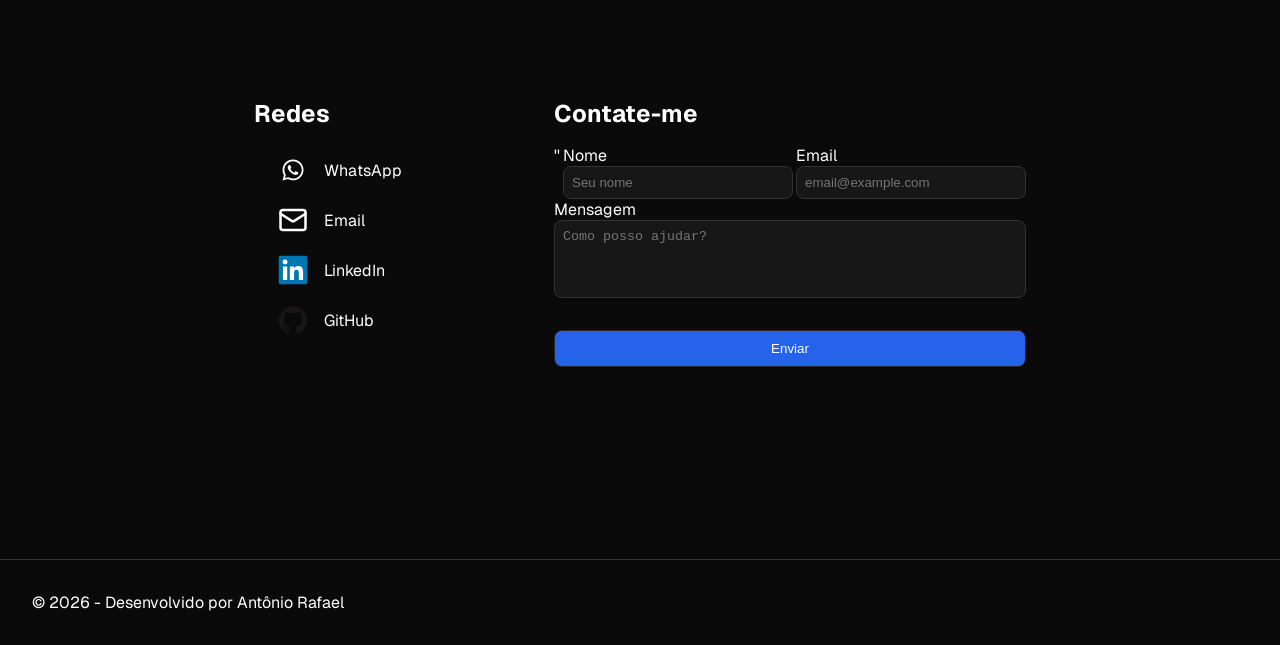
==== commit ed480b12: "create success page for form submission" ====
--- a/index.html
+++ b/index.html
@@ -250,7 +250,8 @@
                     <form action="https://api.web3forms.com/submit" method="POST" id="contact-form">
                         <h2 class="contact-title">Contate-me</h2>
                         <input type="hidden" name="access_key" value="dbdc6147-879c-48fd-b0cf-e4e28f0fd538">
-                        <div class="form-header-info">
+                        <input type="hidden" name="redirect" value="http://localhost:5500/pages/success.html">
+                        <div class="form-header-info">  ''
                             <div class="name-container">
                                 <label for="name">Nome</label>
                                 <input type="text" name="name" required id="name" placeholder="Seu nome">
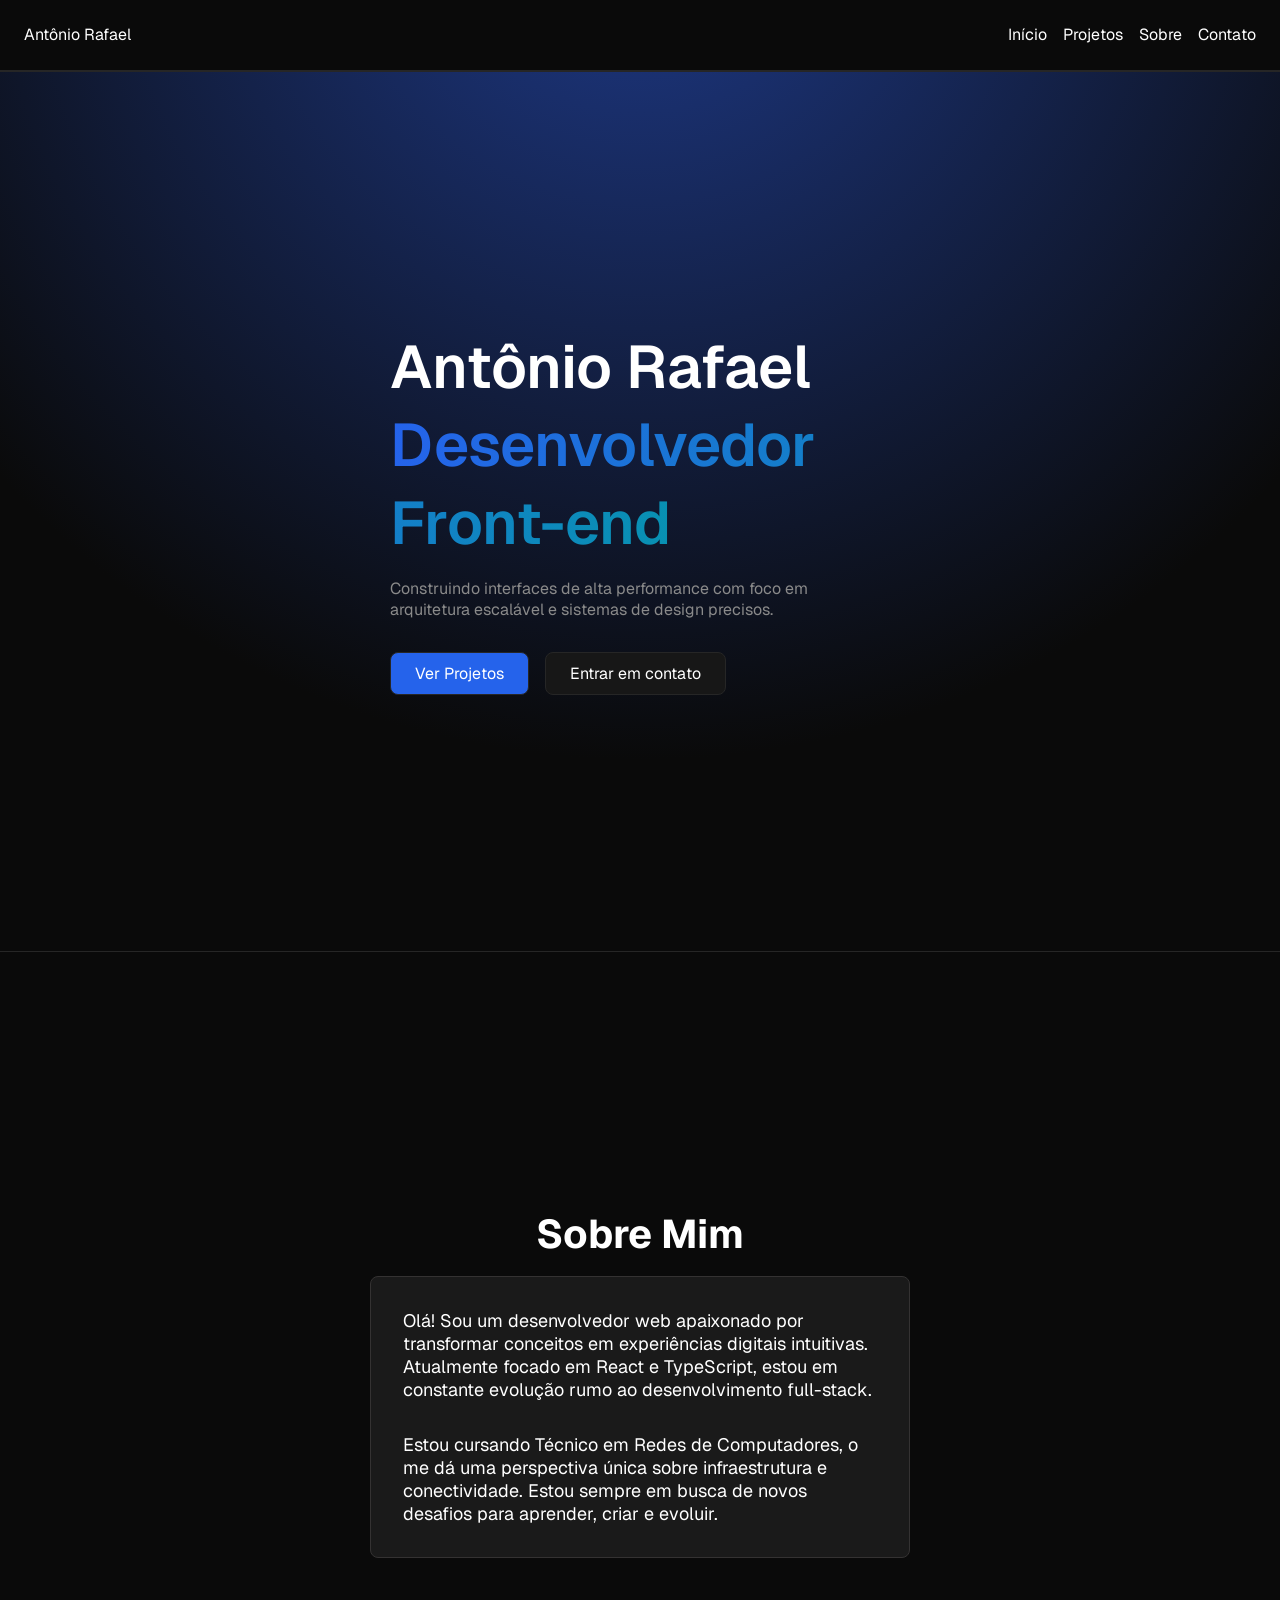
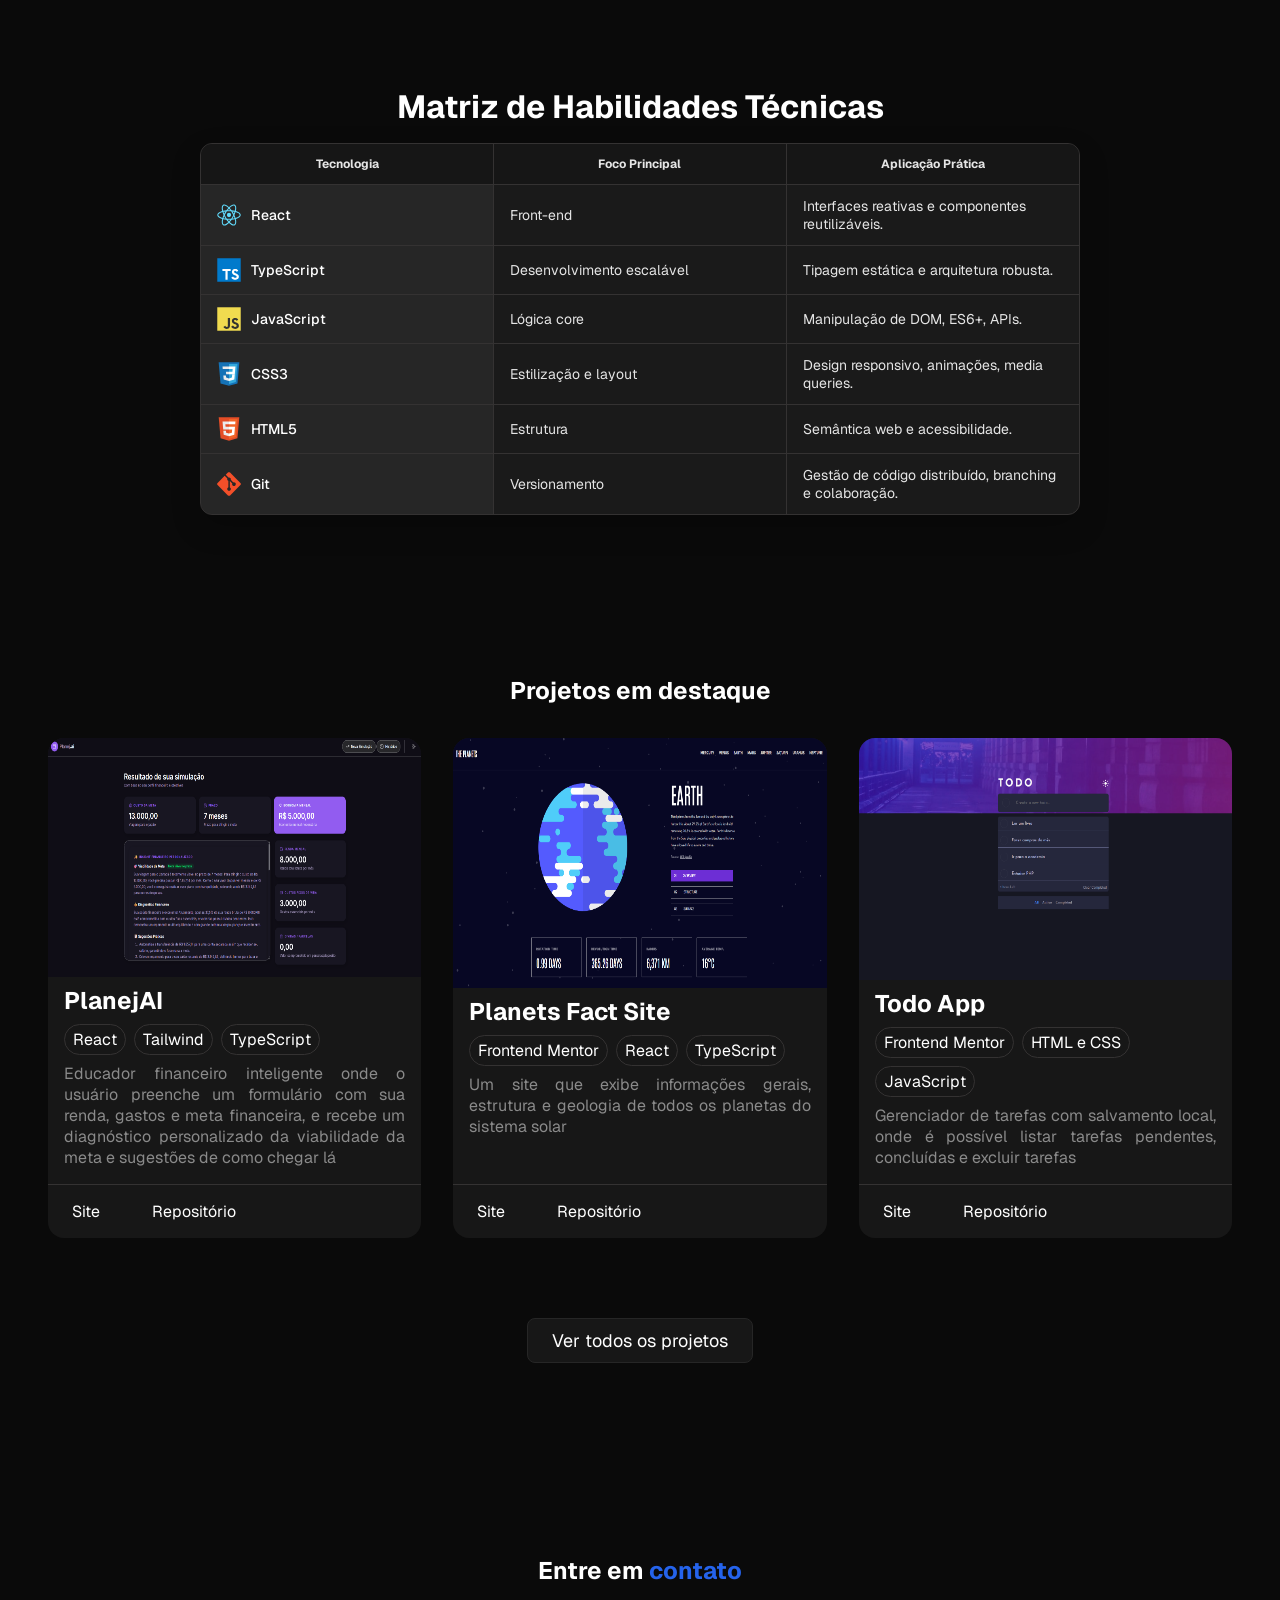
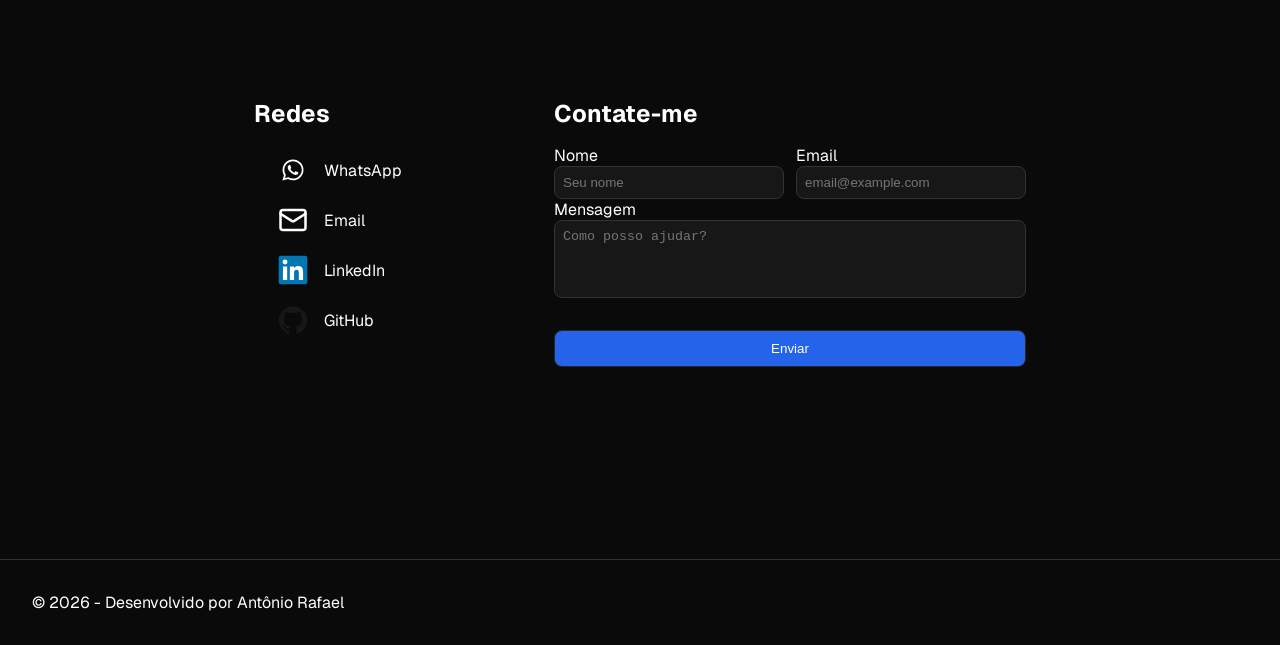
==== commit 9e2baebd: "fix html errors at index" ====
--- a/index.html
+++ b/index.html
@@ -205,7 +205,7 @@
 
                 </div>
             </div>
-            <a href="./projects/projects.html" class="link secondary all-projects">Ver todos os projetos</a>
+            <a href="./pages/projects.html" class="link secondary all-projects">Ver todos os projetos</a>
         </section>
         <section class="contact" id="contact">
             <h2 class="contact-title">Entre em <strong>contato</strong></h2>
@@ -251,7 +251,7 @@
                         <h2 class="contact-title">Contate-me</h2>
                         <input type="hidden" name="access_key" value="dbdc6147-879c-48fd-b0cf-e4e28f0fd538">
                         <input type="hidden" name="redirect" value="http://localhost:5500/pages/success.html">
-                        <div class="form-header-info">  ''
+                        <div class="form-header-info">  
                             <div class="name-container">
                                 <label for="name">Nome</label>
                                 <input type="text" name="name" required id="name" placeholder="Seu nome">
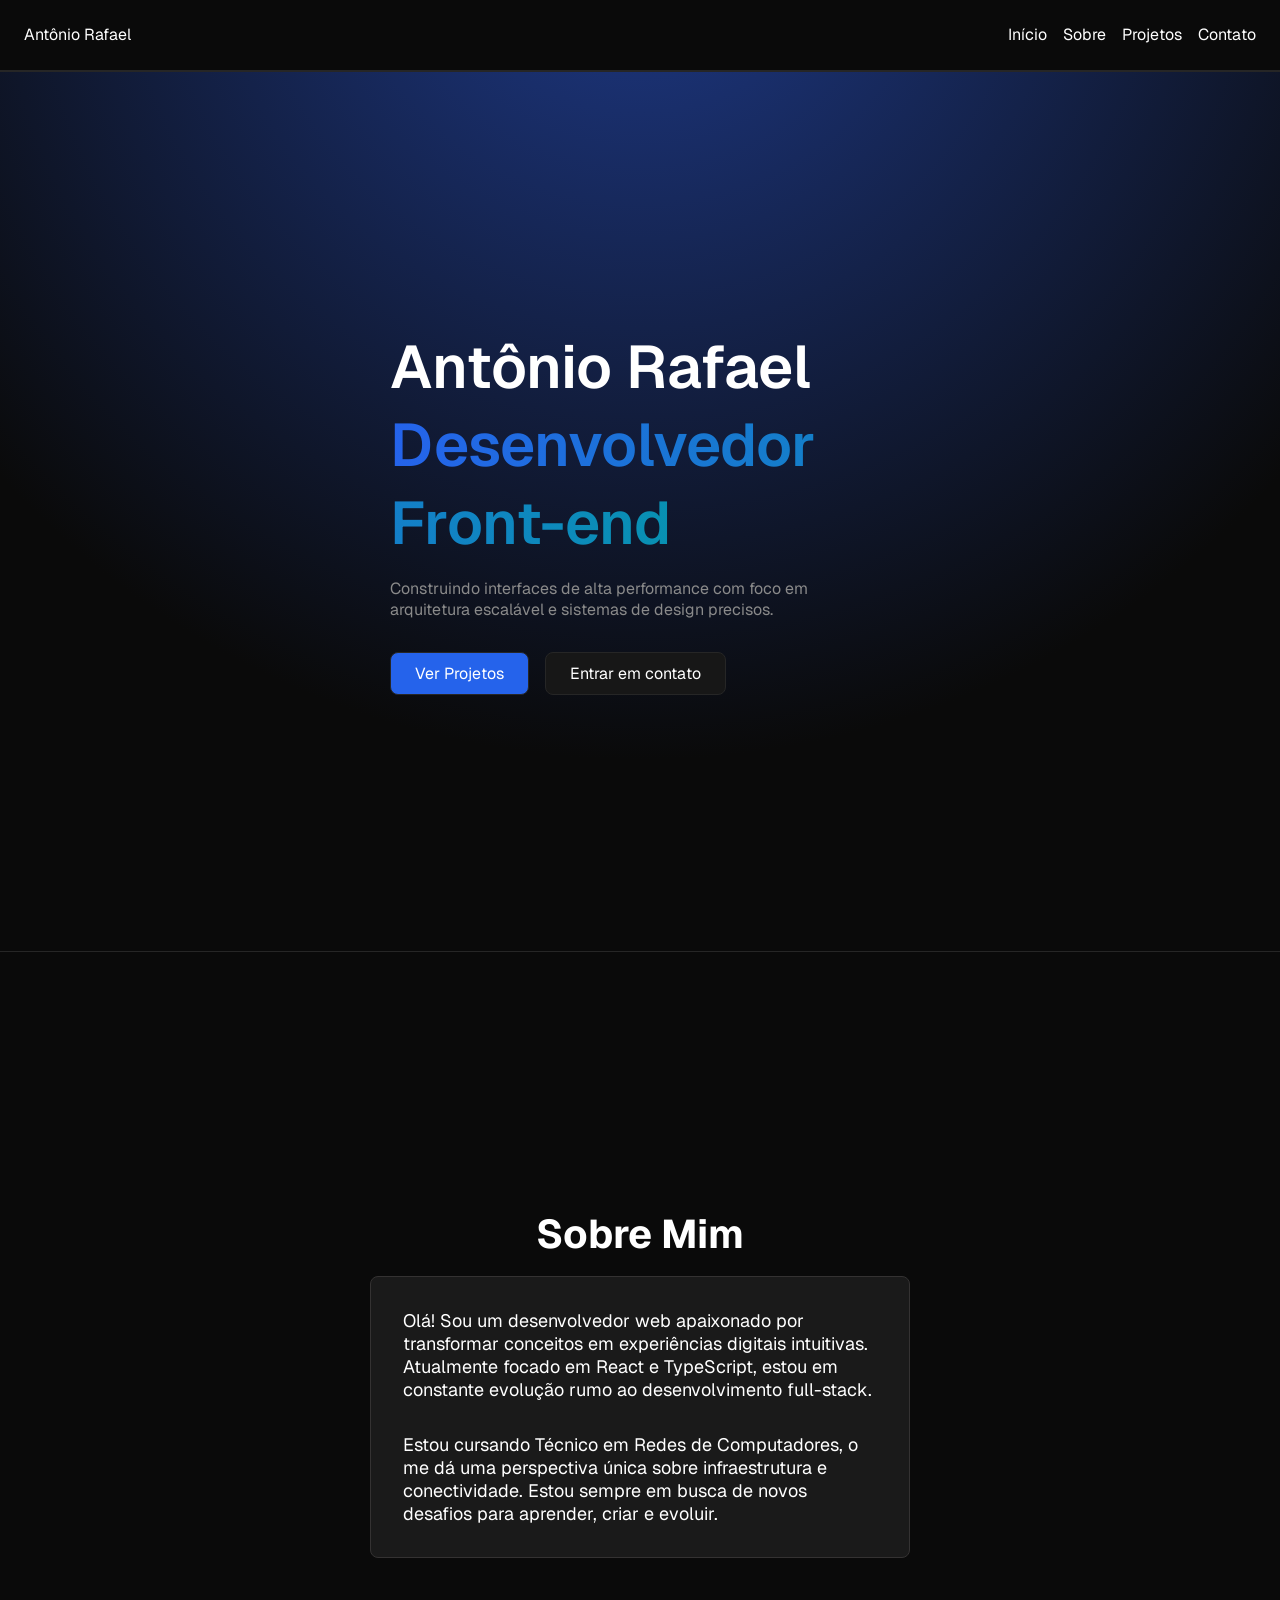
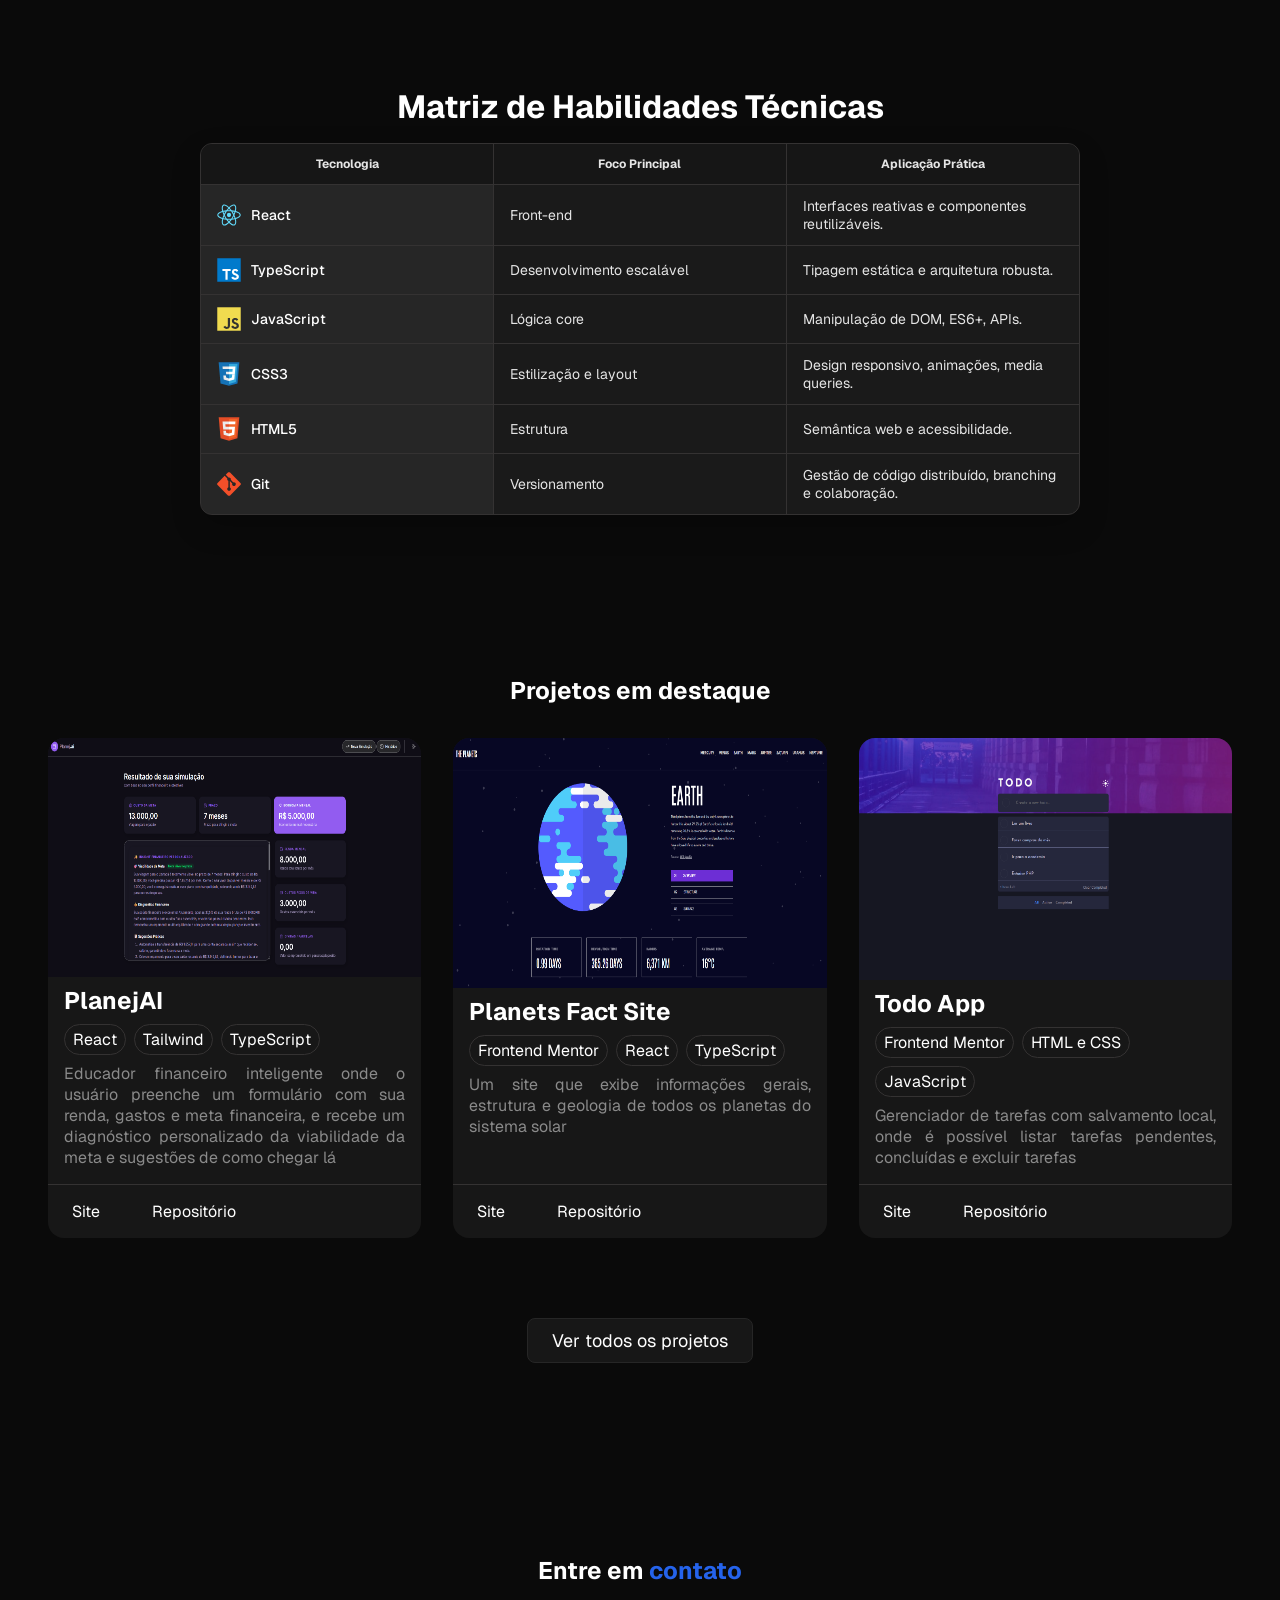
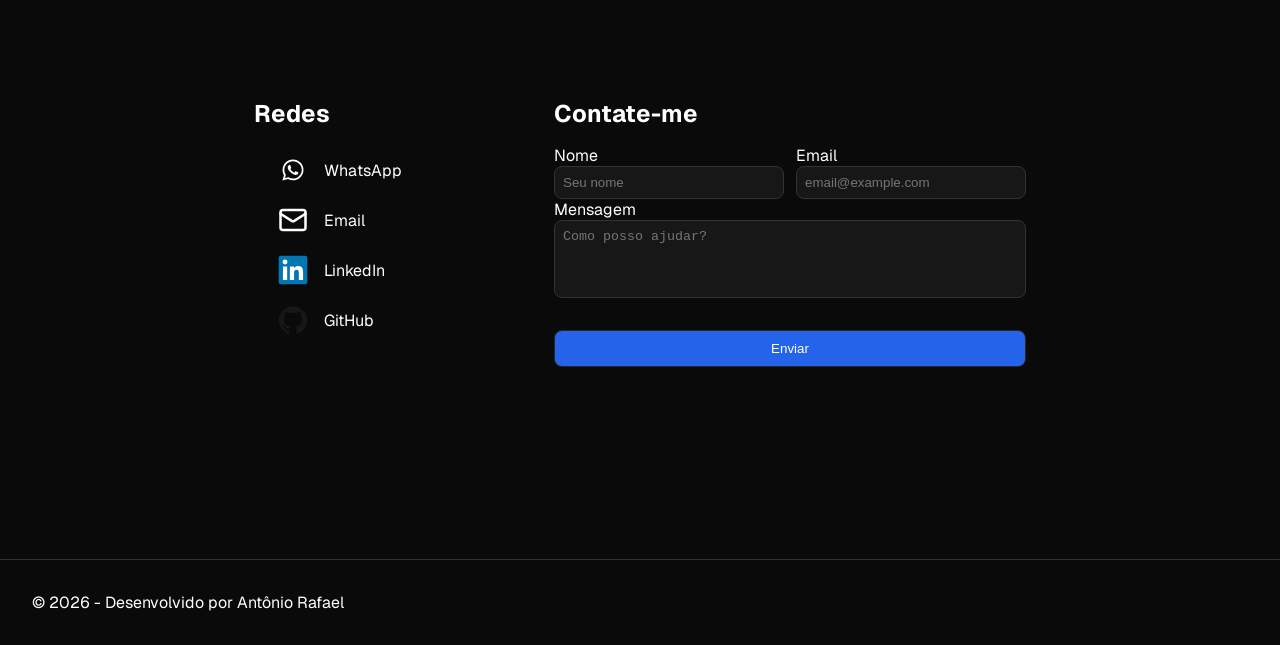
==== commit 3edf2444: "fix error links" ====
--- a/index.html
+++ b/index.html
@@ -18,8 +18,8 @@
             </div>
             <ul class="nav-links ">
                 <li><a href="#" class="nav-link">Início</a></li>
+                <li><a href="#about-me" class="nav-link">Sobre </a></li>
                 <li><a href="#projects" class="nav-link">Projetos</a></li>
-                <li><a href="#about-me" class="nav-link">Sobre</a></li>
                 <li><a href="#contact" class="nav-link">Contato</a></li>
             </ul>
         </nav>
@@ -250,7 +250,7 @@
                     <form action="https://api.web3forms.com/submit" method="POST" id="contact-form">
                         <h2 class="contact-title">Contate-me</h2>
                         <input type="hidden" name="access_key" value="dbdc6147-879c-48fd-b0cf-e4e28f0fd538">
-                        <input type="hidden" name="redirect" value="http://localhost:5500/pages/success.html">
+                        <input type="hidden" name="redirect" value="https://antoniorafaeldev-portfolio.vercel.app/pages/success.html">
                         <div class="form-header-info">  
                             <div class="name-container">
                                 <label for="name">Nome</label>
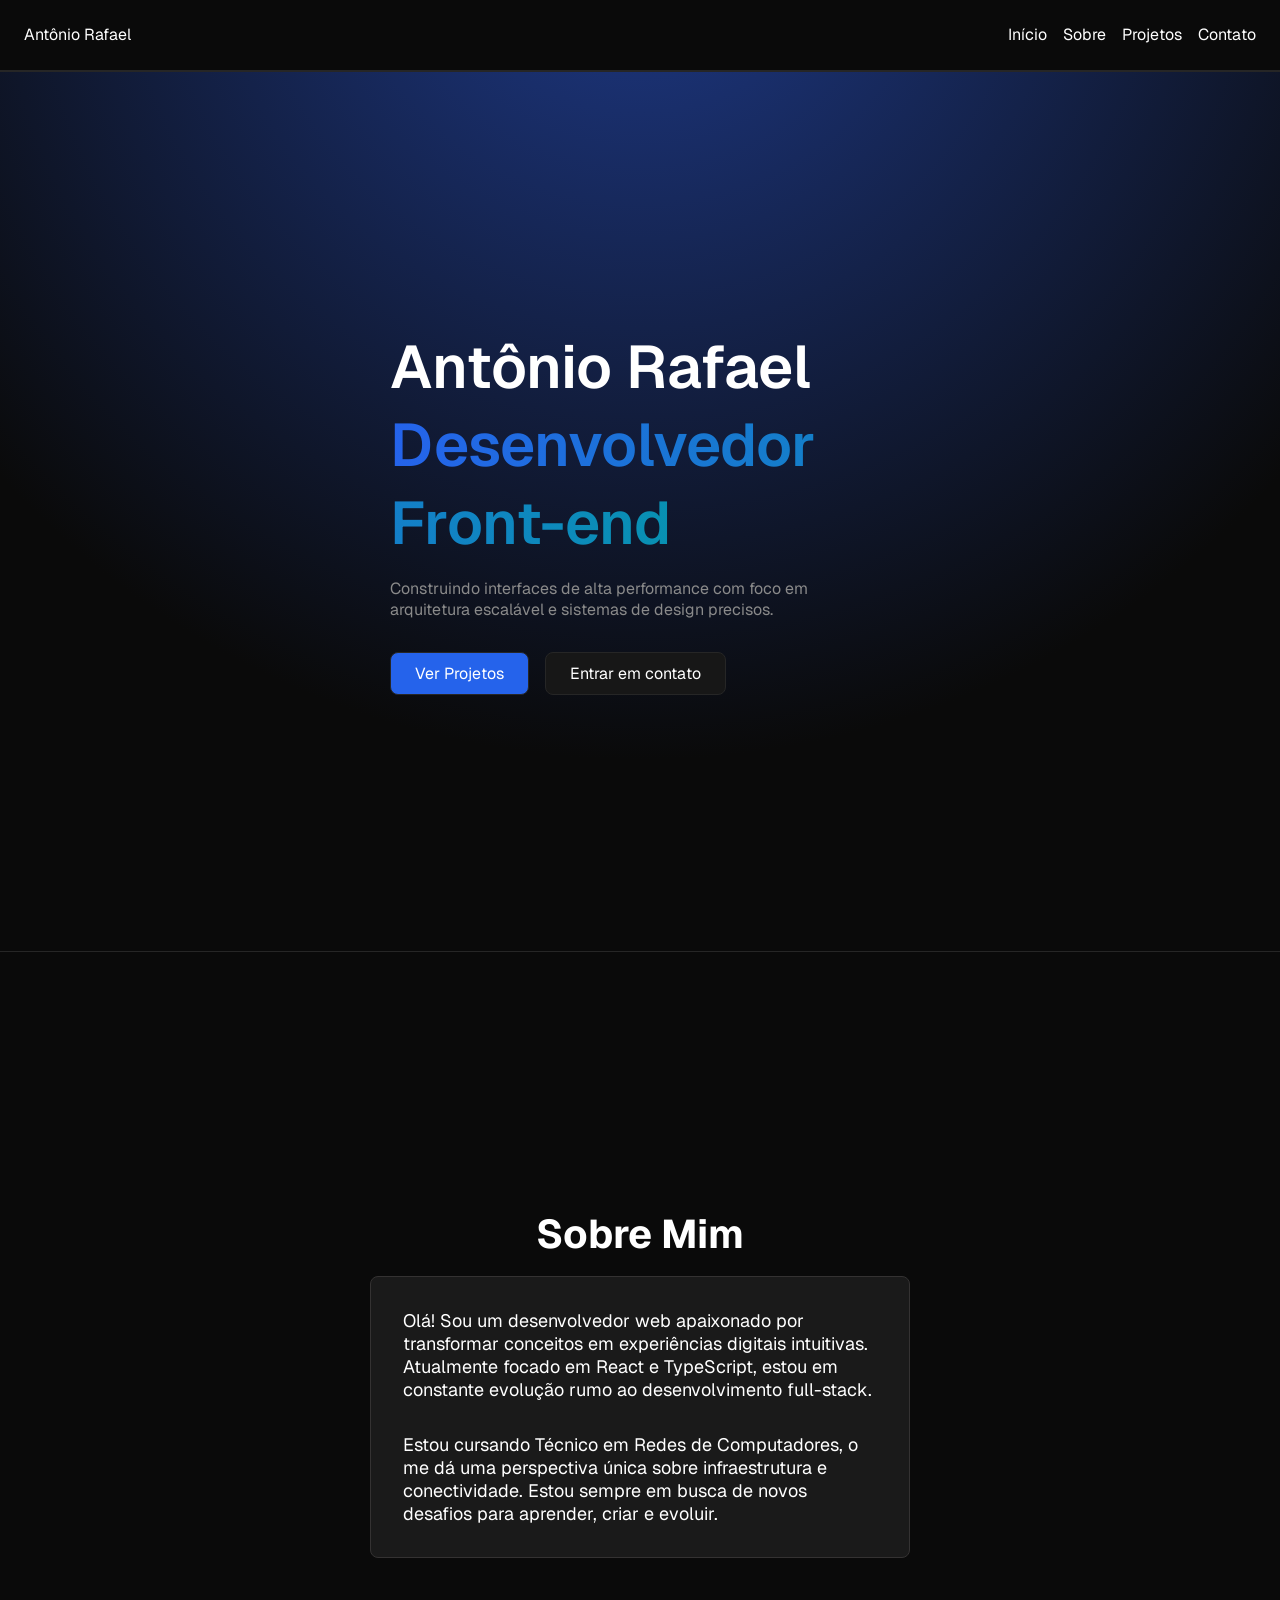
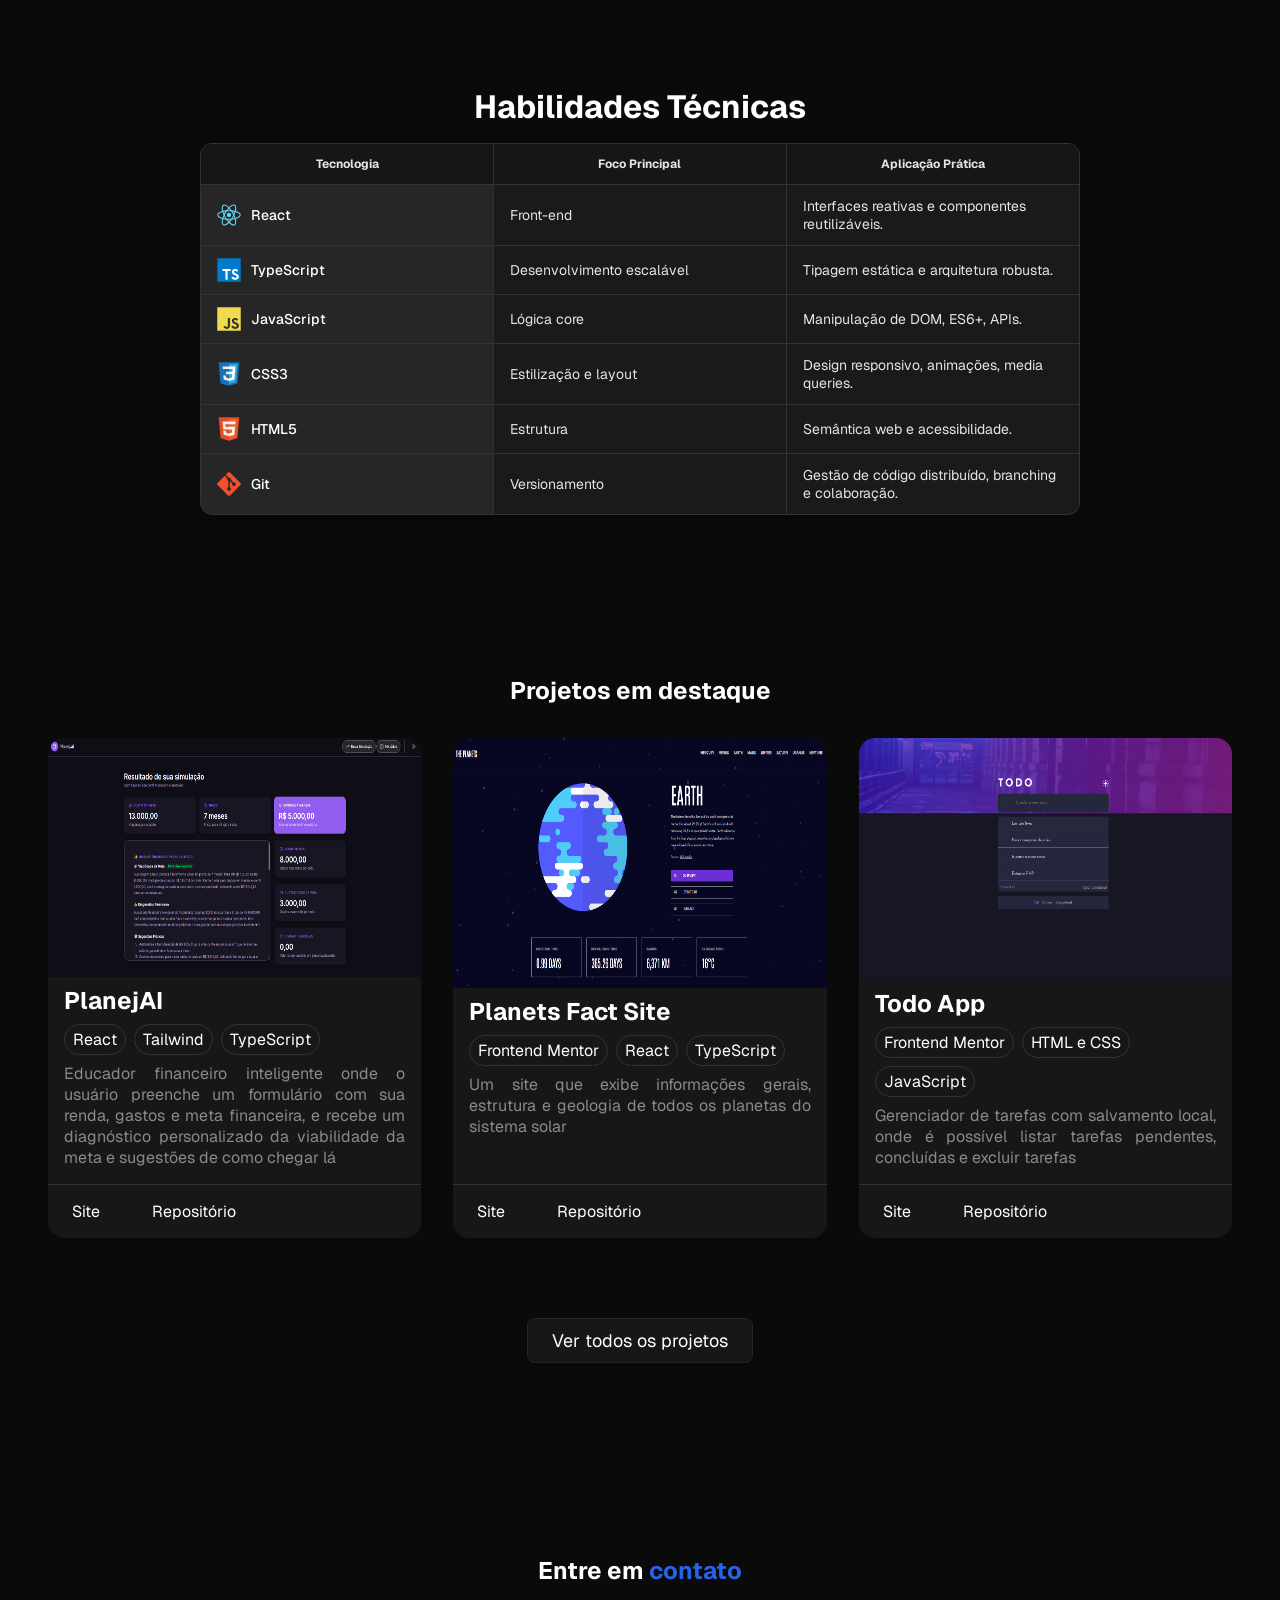
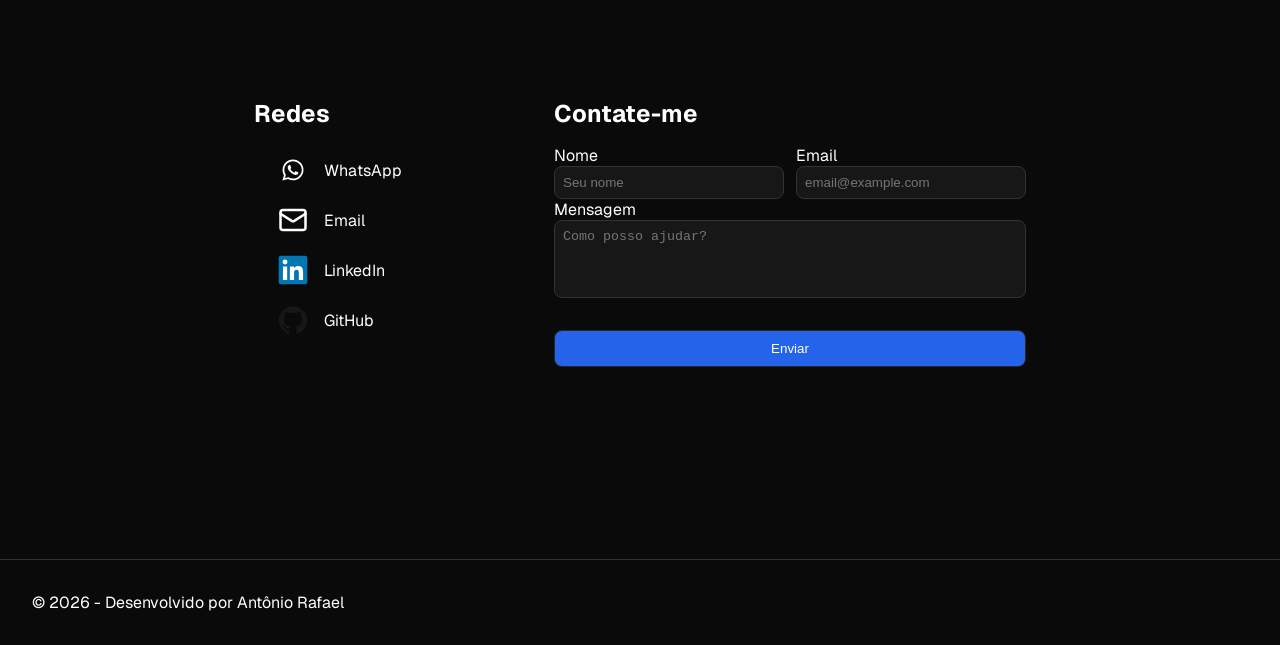
==== commit 2557412a: "fix: duplicated project" ====
--- a/index.html
+++ b/index.html
@@ -61,7 +61,7 @@
         </section>
         <section class="skills-matrix" id="skills">
             <div class="skills-matrix-header">
-                <h2 class="skills-matrix-title"> Matriz de Habilidades Técnicas</h2>
+                <h2 class="skills-matrix-title">Habilidades Técnicas</h2>
             </div>
             <div class="skills-table-wrapper">
                 <table class="skills-table">
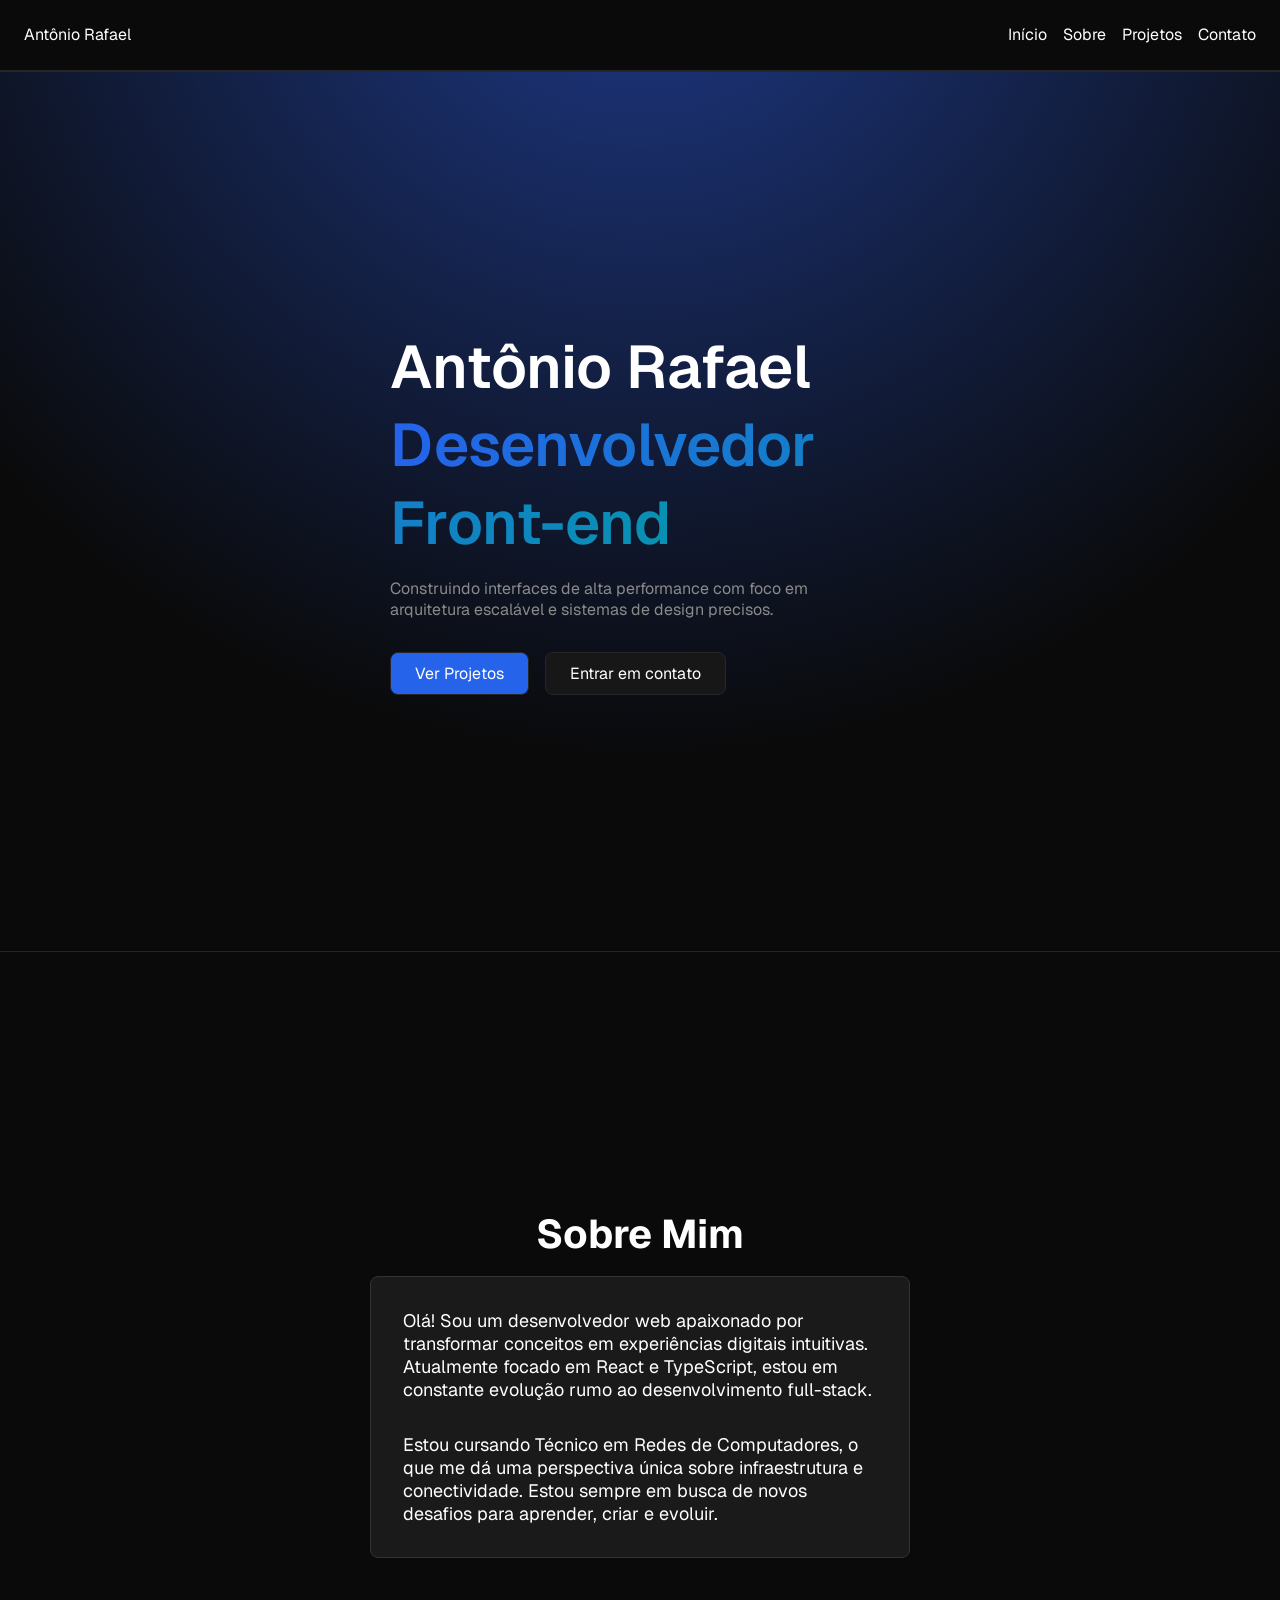
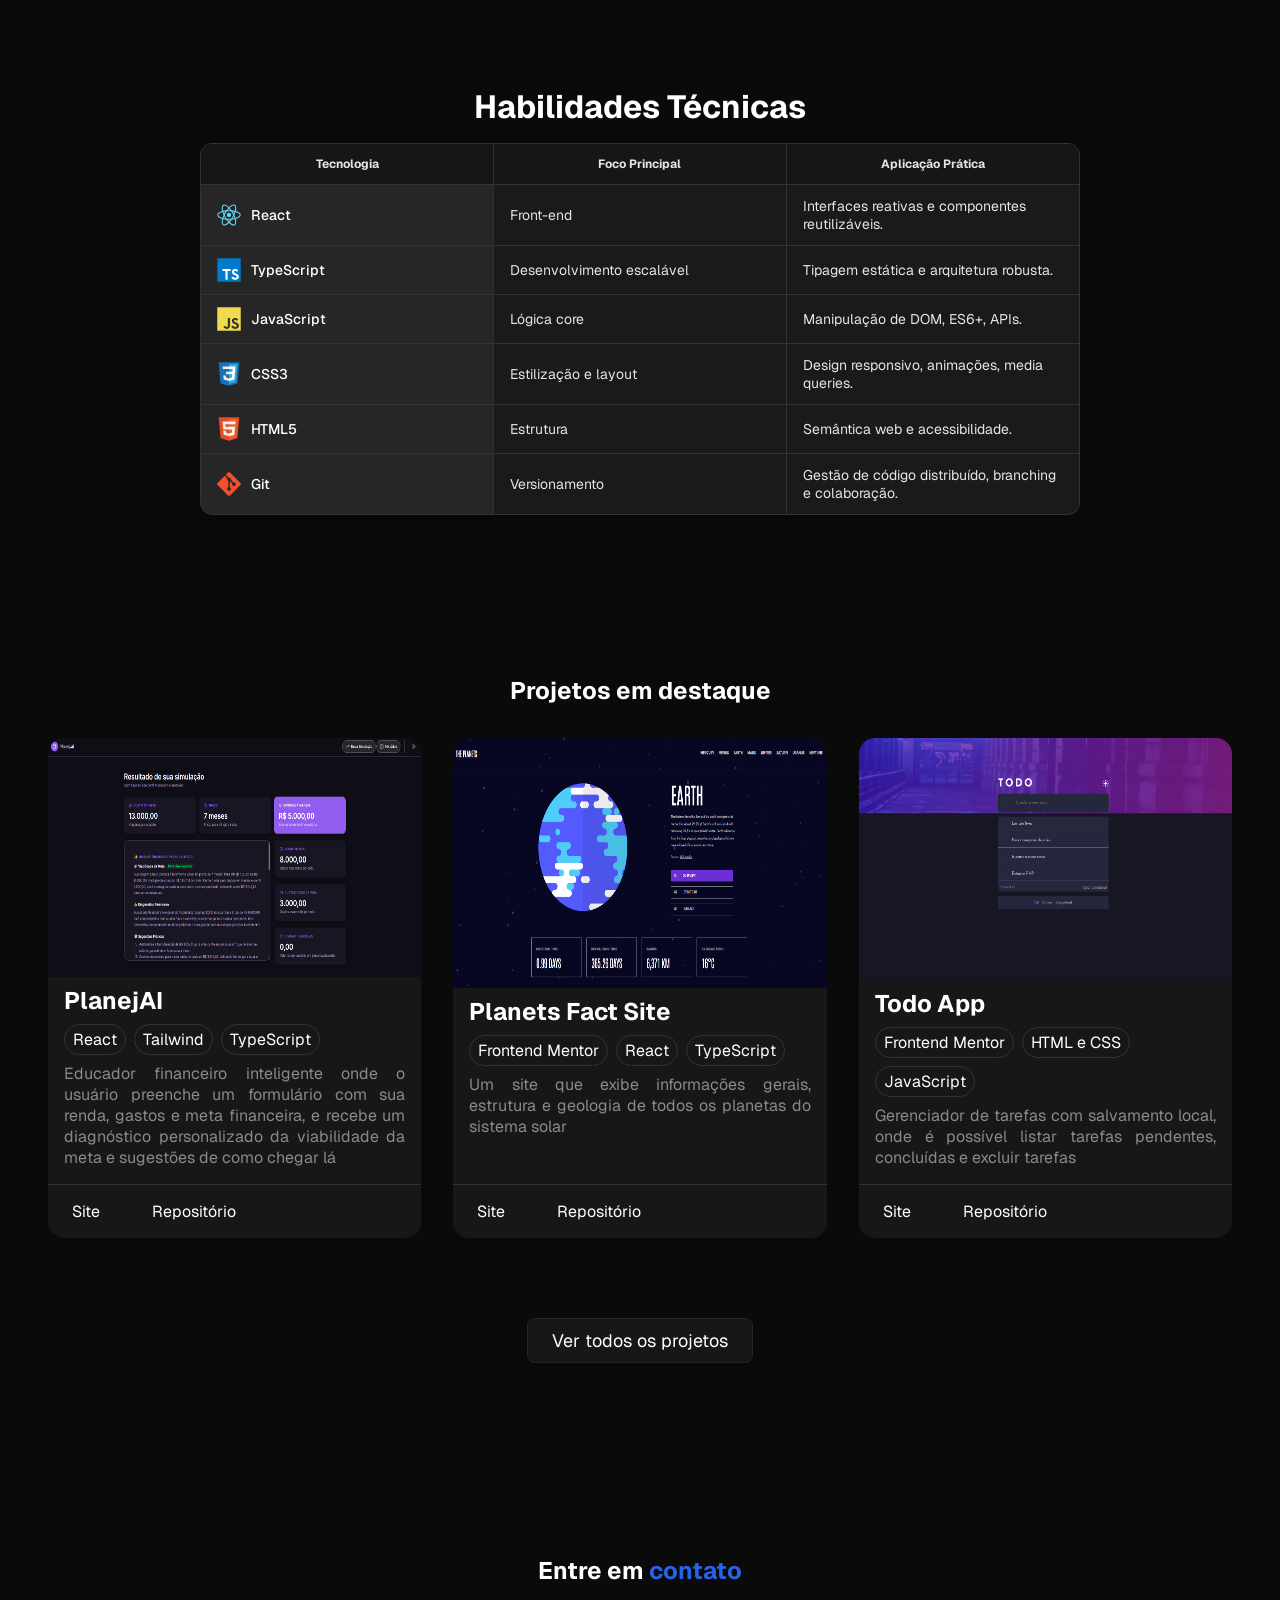
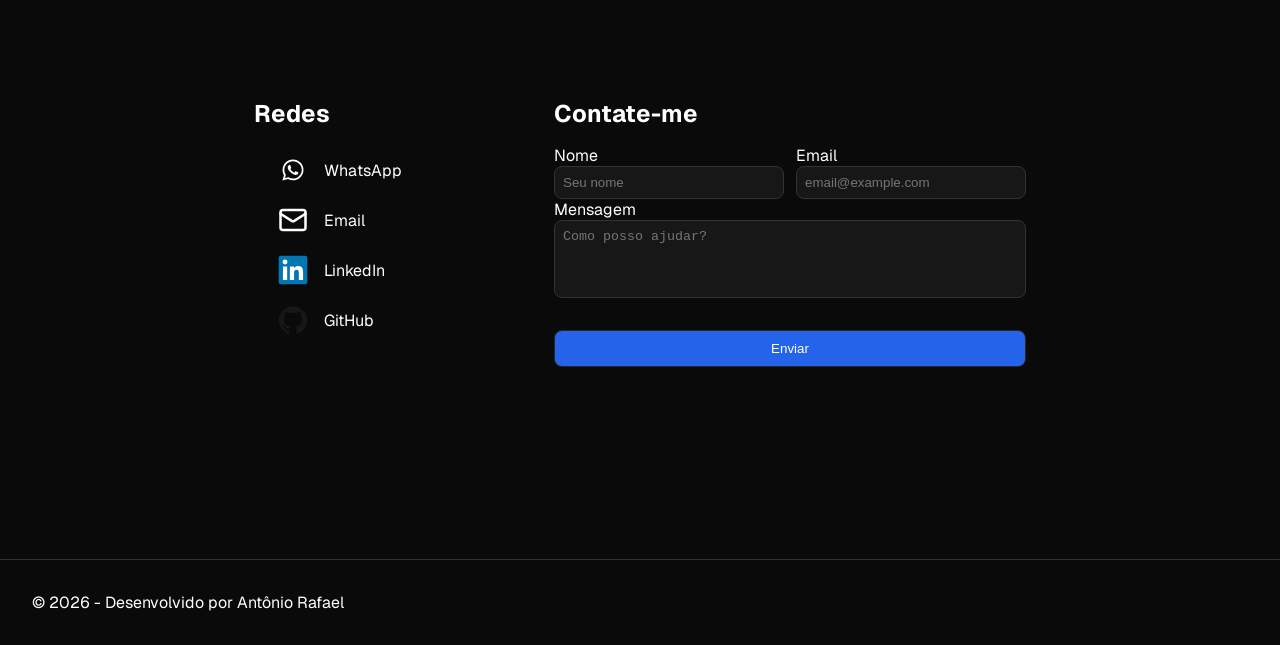
==== commit 7b809e5b: "fix typo at about me section" ====
--- a/index.html
+++ b/index.html
@@ -51,7 +51,7 @@
                         conceitos em experiências digitais intuitivas. Atualmente focado em React e TypeScript, estou em
                         constante evolução rumo ao desenvolvimento full-stack.
                     </p>
-                    <p class="about-me-subtitle"> Estou cursando Técnico em Redes de Computadores, o me dá uma
+                    <p class="about-me-subtitle"> Estou cursando Técnico em Redes de Computadores, o que me dá uma
                         perspectiva única sobre infraestrutura e conectividade. Estou sempre em busca de novos desafios
                         para aprender, criar e evoluir.</p>
                 </div>
